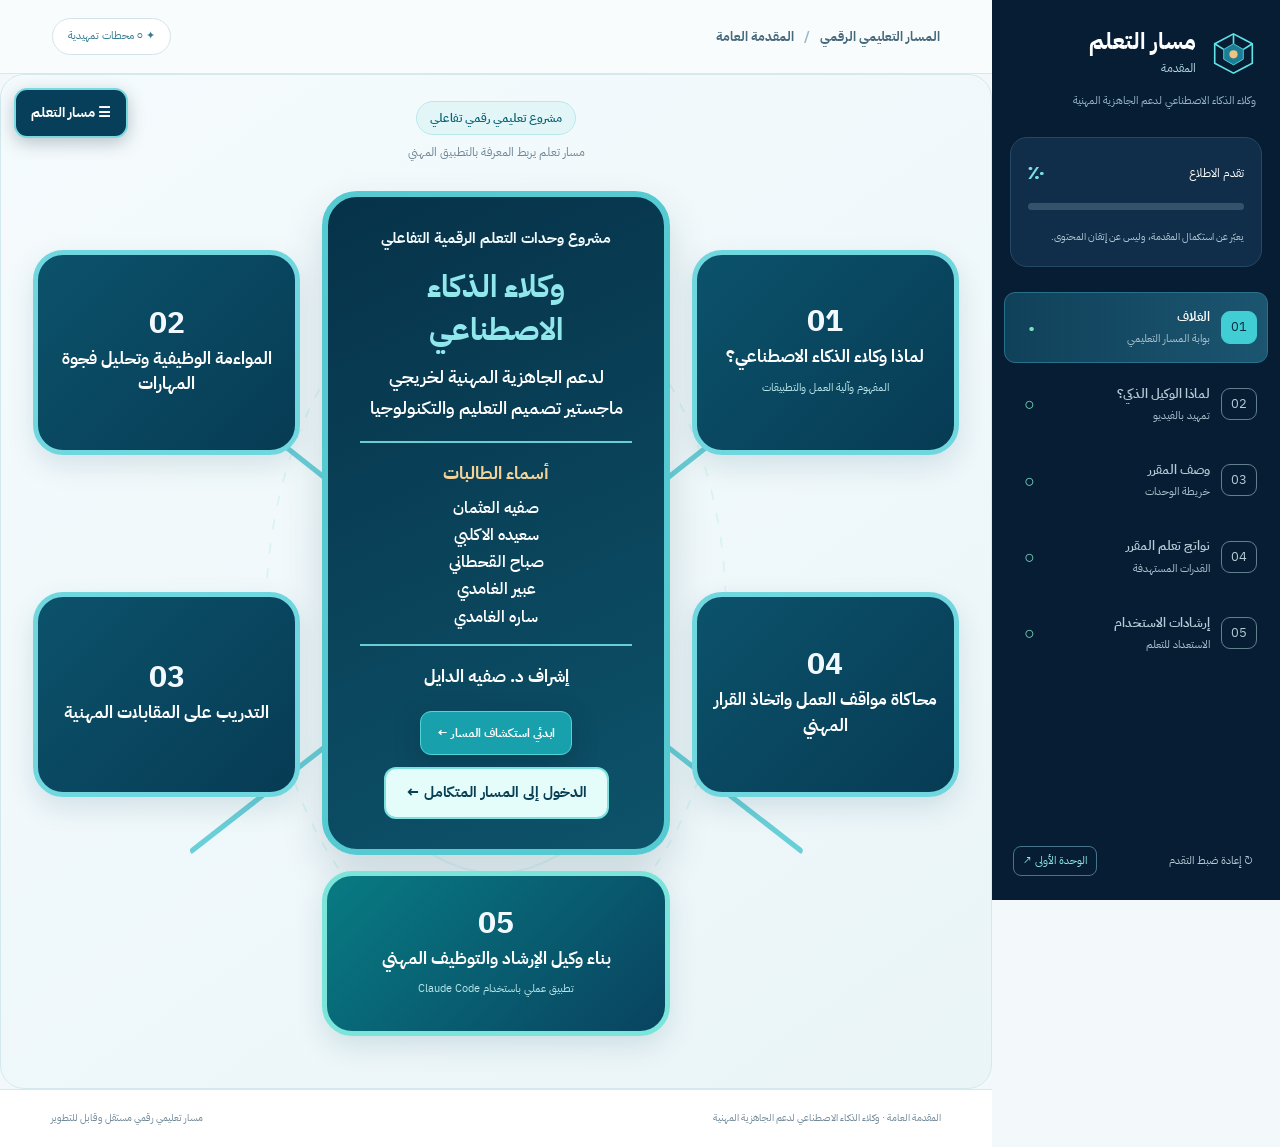
==== index.html @ 90ecc04c "Remove number and separator from integrated course entry button" ====
<!doctype html>
<html lang="ar" dir="rtl"><head><meta charset="utf-8"><meta name="viewport" content="width=device-width,initial-scale=1"><meta name="theme-color" content="#071d34"><meta name="description" content="المقدمة العامة لمسار وكلاء الذكاء الاصطناعي لدعم الجاهزية المهنية"><title>المقدمة العامة | وكلاء الذكاء الاصطناعي لدعم الجاهزية المهنية</title><link rel="stylesheet" href="styles.css?v=intro-inspiration-20261121"><script src="app.js" defer></script>
<style id="project-cover-critical">
/* Updated project cover: central credits with four interactive surrounding units */
.project-cover{border-radius:24px;padding:26px clamp(12px,3vw,32px) 34px;background:linear-gradient(145deg,#f5fbfd,#eaf5f8);border:1px solid #d4e9ee;overflow:hidden}
.project-cover-heading{text-align:center;margin-bottom:10px}.project-cover-heading .cover-kicker{background:#e2f6f8;color:#0a6175;border-color:#b9e8eb}.project-cover-heading p{font-size:12px;color:#6b8495;margin:6px 0}
.project-network{position:relative;display:grid;grid-template-columns:minmax(180px,1fr) minmax(320px,1.3fr) minmax(180px,1fr);grid-template-rows:repeat(2,minmax(245px,auto));gap:20px 22px;align-items:stretch;min-height:680px;padding:18px 0}
.network-lines{position:absolute;inset:0;width:100%;height:100%;pointer-events:none}
.project-center{grid-column:2;grid-row:1 / 3;align-self:center;z-index:1;background:linear-gradient(155deg,#063249,#0d536a);color:#fff;border:6px solid #55cad1;border-radius:35px;box-shadow:0 19px 40px #07334628;min-height:530px;padding:30px clamp(18px,2.5vw,32px);display:flex;flex-direction:column;align-items:center;justify-content:center;text-align:center}
.project-type{font-size:15px;font-weight:700;line-height:1.55;margin:0 0 15px;color:#f2fafc}.project-center h1{font-size:clamp(24px,2.4vw,32px);line-height:1.42;margin:0 0 16px;color:#91e8ec}.project-center h1 span{display:block;font-size:clamp(15px,1.4vw,18px);color:white;font-weight:600;line-height:1.75;margin-top:9px}
.project-team{border-top:2px solid #69cdd1;border-bottom:2px solid #69cdd1;padding:13px 0;width:100%;max-width:340px}.project-team h2{font-size:18px;color:#f4d398;margin:0 0 6px}.project-team ul{list-style:none;margin:0;padding:0}.project-team li{font-size:16px;font-weight:600;line-height:1.7}.project-supervisor{font-size:17px;font-weight:700;margin:15px 0;color:#fff}.project-center .cover-start{padding:10px 16px;font-size:12px;margin-top:4px}
.project-unit{z-index:1;align-self:center;display:flex;flex-direction:column;align-items:center;justify-content:center;text-align:center;gap:8px;background:linear-gradient(135deg,#0c526b,#073b54);border:5px solid #70d7df;border-radius:30px;min-height:205px;padding:20px 16px;color:#fff;text-decoration:none;box-shadow:0 11px 28px #0a4b6320;transition:transform .2s,border-color .2s}.project-unit:hover{transform:translateY(-4px);border-color:#efc77e}.project-unit:focus-visible{outline:3px solid #eabb72;outline-offset:4px}.project-unit-number{font-size:30px;line-height:1;font-weight:700;color:#f1f9ff}.project-unit strong{font-size:clamp(15px,1.3vw,20px);line-height:1.55;color:#fff}.project-unit small{color:#bbe8ed;font-size:11px}.project-unit-1{grid-column:1;grid-row:1}.project-unit-2{grid-column:3;grid-row:1}.project-unit-3{grid-column:3;grid-row:2}.project-unit-4{grid-column:1;grid-row:2}
@media(max-width:1060px){.project-network{grid-template-columns:minmax(125px,1fr) minmax(290px,1.35fr) minmax(125px,1fr);gap:12px}.project-center{padding:24px 14px}.project-unit{padding:16px 10px}.project-unit strong{font-size:15px}}
@media(max-width:800px){.project-network{grid-template-columns:1fr 1fr;grid-template-rows:auto auto auto;min-height:0;gap:12px}.network-lines{display:none}.project-center{grid-column:1/3;grid-row:1;min-height:0;padding:28px 20px}.project-unit{min-height:160px}.project-unit-1{grid-column:1;grid-row:2}.project-unit-2{grid-column:2;grid-row:2}.project-unit-3{grid-column:2;grid-row:3}.project-unit-4{grid-column:1;grid-row:3}.project-unit strong{font-size:14px}}
@media(max-width:480px){.project-cover{padding:16px 10px}.project-network{gap:8px}.project-center h1{font-size:24px}.project-center h1 span{font-size:15px}.project-team li{font-size:14px}.project-unit{min-height:148px;padding:10px 7px;border-radius:16px;border-width:3px}.project-unit-number{font-size:22px}.project-unit strong{font-size:12px}.project-unit small{font-size:10px}}


.project-unit-5{grid-column:2;grid-row:3;min-height:165px;width:min(100%,410px);justify-self:center;background:linear-gradient(135deg,#087b83,#09435f);border-color:#7be5da}
@media(min-width:801px){.project-network{grid-template-rows:repeat(2,minmax(245px,auto)) auto}.project-unit-5{margin-top:-4px}}
@media(max-width:800px){.project-unit-5{grid-column:1/3;grid-row:4;width:min(100%,420px);margin:auto}}
</style></head>
<body><a class="skip" href="#main">تخطي القائمة إلى المحتوى</a><div class="layout">
<aside class="side" id="side" aria-label="التنقل في المقدمة"><div class="brandwrap"><a class="brand" href="#cover" aria-label="العودة إلى غلاف المسار"><svg width="49" height="49" viewBox="0 0 60 60" fill="none" aria-hidden="true"><path d="M30 6 53 18v24L30 54 7 42V18L30 6Z" stroke="#5fe3e7" stroke-width="2"/><path d="M18 25 30 18l12 7v12L30 44l-12-7V25Z" fill="#1b7e96" stroke="#5fe3e7"/><circle cx="30" cy="31" r="5" fill="#f0c37e"/><path d="M30 6v12M7 18l11 7m35-7-11 7" stroke="#5fe3e7" stroke-width="2"/></svg><span><b>مسار التعلم</b><small>المقدمة</small></span></a><button class="close" type="button" id="closeMenu" aria-label="إغلاق قائمة التنقل">×</button></div><p class="side-caption">وكلاء الذكاء الاصطناعي لدعم الجاهزية المهنية</p><div class="progress-card"><div class="progress-line"><span>تقدم الاطلاع</span><strong id="percent">٠٪</strong></div><div class="progress-bg" role="progressbar" aria-label="تقدم الاطلاع على المقدمة" aria-valuemin="0" aria-valuemax="100" aria-valuenow="0" id="progressBar"><div id="progressFill"></div></div><small>يعبّر عن استكمال المقدمة، وليس عن إتقان المحتوى.</small></div><nav class="nav" aria-label="شاشات المقدمة"><a href="#cover" class="navlink" data-nav="cover"><em>01</em><span>الغلاف<small>بوابة المسار التعليمي</small></span><i data-check="cover">○</i></a><a href="#intro" class="navlink" data-nav="intro"><em>02</em><span>لماذا الوكيل الذكي؟<small>تمهيد بالفيديو</small></span><i data-check="intro">○</i></a><a href="#description" class="navlink" data-nav="description"><em>03</em><span>وصف المقرر<small>خريطة الوحدات</small></span><i data-check="description">○</i></a><a href="#outcomes" class="navlink" data-nav="outcomes"><em>04</em><span>نواتج تعلم المقرر<small>القدرات المستهدفة</small></span><i data-check="outcomes">○</i></a><a href="#guidelines" class="navlink" data-nav="guidelines"><em>05</em><span>إرشادات الاستخدام<small>الاستعداد للتعلم</small></span><i data-check="guidelines">○</i></a></nav><div class="side-foot"><button type="button" class="reset" id="resetBtn">↻ إعادة ضبط التقدم</button><a href="course/?unit=1" class="rlo-shortcut">الوحدة الأولى ↗</a></div></aside>
<div class="overlay" id="overlay" hidden></div><div class="maincol"><header class="topbar"><div class="top-title"><button type="button" class="menu" id="menuBtn" aria-controls="side" aria-expanded="false" aria-label="فتح قائمة التنقل">☰</button><span class="tagline">المسار التعليمي الرقمي <span> / </span> المقدمة العامة</span></div><div class="pill">✦ ٥ محطات تمهيدية</div></header><main id="main">
<section class="screen" id="cover" aria-labelledby="coverTitle">
<div class="project-cover">
  <header class="project-cover-heading"><span class="cover-kicker">مشروع تعليمي رقمي تفاعلي</span><p>مسار تعلم يربط المعرفة بالتطبيق المهني</p></header>
  <div class="project-network" aria-label="غلاف المشروع والوحدات التعليمية الخمس">
    <svg class="network-lines" viewBox="0 0 1200 750" preserveAspectRatio="none" aria-hidden="true"><circle cx="600" cy="375" r="298" stroke="#73dce1" stroke-opacity=".20" fill="none" stroke-width="2" stroke-dasharray="9 12"/><circle cx="600" cy="375" r="221" stroke="#73dce1" stroke-opacity=".18" fill="none" stroke-width="2"/><path d="M600 375L206 170 M600 375L995 170 M600 375L206 577 M600 375L995 577" stroke="#43c4ce" stroke-width="5" stroke-linecap="round" stroke-opacity=".77"/><circle cx="600" cy="70" r="9" fill="#ecc680"/><circle cx="600" cy="680" r="9" fill="#ecc680"/></svg>
    <div class="project-center">
      <p class="project-type">مشروع وحدات التعلم الرقمية التفاعلي</p>
      <h1 id="coverTitle">وكلاء الذكاء الاصطناعي <span>لدعم الجاهزية المهنية لخريجي ماجستير تصميم التعليم والتكنولوجيا</span></h1>
      <div class="project-team"><h2>أسماء الطالبات</h2><ul><li>صفيه العثمان</li><li>سعيده الاكلبي</li><li>صباح القحطاني</li><li>عبير الغامدي</li><li>ساره الغامدي</li></ul></div>
      <p class="project-supervisor">إشراف د. صفيه الدايل</p>
      <button class="cover-start" type="button" id="coverStart">ابدئي استكشاف المسار ←</button><a href="course/?unit=1" style="display:inline-block;margin-top:12px;padding:10px 20px;border-radius:12px;border:2px solid #7be2df;background:#e4fcfa;color:#073f54;font-weight:700;text-decoration:none">الدخول إلى المسار المتكامل ←</a>
    </div>
    <a class="project-unit project-unit-1" href="course/?unit=1" aria-label="الانتقال إلى الوحدة الأولى"><span class="project-unit-number">01</span><strong>لماذا وكلاء الذكاء الاصطناعي؟</strong><small>المفهوم وآلية العمل والتطبيقات</small></a>
    <a class="project-unit project-unit-2" href="course/?unit=2" aria-label="الانتقال إلى الوحدة الثانية"><span class="project-unit-number">02</span><strong>المواءمة الوظيفية وتحليل فجوة المهارات</strong></a>
    <a class="project-unit project-unit-3" href="course/?unit=3" aria-label="الانتقال إلى الوحدة الثالثة"><span class="project-unit-number">03</span><strong>التدريب على المقابلات المهنية</strong></a>
    <a class="project-unit project-unit-4" href="course/?unit=4" aria-label="الانتقال إلى الوحدة الرابعة"><span class="project-unit-number">04</span><strong>محاكاة مواقف العمل واتخاذ القرار المهني</strong></a><a class="project-unit project-unit-5" href="course/?unit=5" aria-label="الانتقال إلى الوحدة الخامسة"><span class="project-unit-number">05</span><strong>بناء وكيل الإرشاد والتوظيف المهني</strong><small>تطبيق عملي باستخدام Claude Code</small></a>
  </div>
</div></section>

<section class="screen" id="intro" aria-labelledby="introTitle"><div class="video-hero"><div class="video-copy"><div class="overline"><span class="glow-dot"></span> البداية · التهيئة</div><div class="large-number">INTRO / 01</div><h1 id="introTitle">لماذا <span>الوكيل الذكي؟</span></h1><div class="video-actions"><span class="chip">فيديو تمهيدي</span><span class="chip">قبل بدء الوحدات الخمس</span></div><div class="hero-art"><div class="intro-inspiration"><span class="intro-inspiration-mark" aria-hidden="true">✦</span><p>ابدأ رحلتك نحو استخدام أكثر وعيًا وفاعلية للذكاء الاصطناعي في مسارك المهني</p></div></div></div><div class="video-side"><div class="video-topline"><span>المشهد التمهيدي</span><b>01 / 04</b></div><div class="video-frame" id="videoFrame"><video id="introVideo" controls playsinline preload="metadata" poster="assets/hero-search.jpg" aria-label="فيديو التمهيد: لماذا الوكيل الذكي؟" hidden><source src="assets/why-agent.mp4" type="video/mp4">المتصفح لا يدعم تشغيل الفيديو.</video><div class="placeholder" id="videoPlaceholder" role="status"><div class="play-icon" aria-hidden="true">▶</div><strong>مكان الفيديو التمهيدي</strong><p>لم يُرفق بعد ملف «لماذا الوكيل الذكي؟» النهائي.</p><small>أضيفي ملف الفيديو باسم <b dir="ltr">why-agent.mp4</b> داخل مجلد <b dir="ltr">assets</b>، وسيظهر في المشغّل تلقائيًا.</small></div></div></div></div><div class="intro-bottom"><span class="tiny-ribbon">الخطوة التالية</span><p>تعرّفي على المسار ومكوناته قبل الدخول في الوحدات.</p><button class="primary" type="button" data-next="description">التالي: وصف المقرر <span>←</span></button></div></section>
<section class="screen content" id="description" aria-labelledby="descriptionTitle" hidden><div class="section-head"><span class="section-num">02 / وصف المقرر</span><h1 id="descriptionTitle">رحلة تعلّم تُحوّل المعرفة إلى <span>ممارسة مهنية</span></h1><p class="leading">مسار تعلم رقمي تفاعلي يعرّف المتعلمين بوكلاء الذكاء الاصطناعي وخصائصهم وتطبيقاتهم في دعم الجاهزية المهنية، ويتيح لهم توظيف الوكلاء الذكيين في تحليل المواءمة بين المهارات ومتطلبات الوظائف، والتدريب على المقابلات المهنية، ومحاكاة مواقف العمل واتخاذ القرارات. ويعتمد المسار على أنشطة تعليمية تفاعلية وتطبيقات عملية تعزز الاستخدام الواعي والمسؤول للذكاء الاصطناعي.</p></div><div class="map-area"><div class="map-heading"><div><span class="eyebrow">خريطة المسار</span><h2>خمس وحدات، من الفهم إلى بناء الوكيل</h2></div><span class="map-hint">اختاري محطة لاستكشافها</span></div><div class="journey" id="journey"><button type="button" class="station active" data-station="0" aria-pressed="true"><span class="station-top"><span class="station-icon">✧</span><b>01</b></span><strong>المفهوم وآلية العمل</strong><small>فهم الوكيل وقدراته</small></button><button type="button" class="station" data-station="1" aria-pressed="false"><span class="station-top"><span class="station-icon">◈</span><b>02</b></span><strong>المواءمة الوظيفية</strong><small>تحليل فجوة المهارات</small></button><button type="button" class="station" data-station="2" aria-pressed="false"><span class="station-top"><span class="station-icon">◎</span><b>03</b></span><strong>التدريب على المقابلات</strong><small>الاستعداد المهني</small></button><button type="button" class="station" data-station="3" aria-pressed="false"><span class="station-top"><span class="station-icon">⌘</span><b>04</b></span><strong>محاكاة مواقف العمل</strong><small>اتخاذ القرار</small></button><button type="button" class="station" data-station="4" aria-pressed="false"><span class="station-top"><span class="station-icon">⚙</span><b>05</b></span><strong>بناء وكيل ذكي</strong><small>تطبيق باستخدام Claude Code</small></button></div><article class="station-detail" id="stationDetail" aria-live="polite"><div class="detail-id" id="stationId">RLO 01</div><div><span class="eyebrow">الوحدة المختارة</span><h3 id="stationTitle">وكلاء الذكاء الاصطناعي: المفهوم وآلية العمل والتطبيقات</h3><p id="stationText">تستكشف المتعلمة مفهوم الوكيل الذكي وخصائصه، وتتابع كيفية تنفيذ المهام وتطبيقاته المهنية.</p></div><div class="detail-ornament" aria-hidden="true">✦</div></article></div><div class="below-nav"><button class="secondary" data-prev="intro">→ السابق</button><button class="primary" data-next="outcomes">التالي: نواتج تعلم المقرر ←</button></div></section>
<section class="screen content" id="outcomes" aria-labelledby="outcomesTitle" hidden><div class="section-head"><span class="section-num">03 / نواتج تعلم المقرر</span><h1 id="outcomesTitle">ماذا ستكونين قادرة على <span>إنجازه؟</span></h1><p class="intro-sub">خمسة نواتج تعلّم مترابطة. اختاري أي ناتج لتري المهارة والوحدة المرتبطة به ومثالًا على الأداء المتوقع.</p></div><div class="outcomes-layout"><div class="outcomes-list" id="outcomesList"><button class="outcome active" data-outcome="0" aria-pressed="true"><span class="outcome-index">01</span><span>تحديد مفهوم الوكيل وخصائصه الأساسية بصورة صحيحة.</span><span class="arrow" aria-hidden="true">↙</span></button><button class="outcome" data-outcome="1" aria-pressed="false"><span class="outcome-index">02</span><span>تحليل توافق مهاراتها مع متطلبات وظيفة مستهدفة وتحديد فجوات المهارات باستخدام وكيل.</span><span class="arrow" aria-hidden="true">↙</span></button><button class="outcome" data-outcome="2" aria-pressed="false"><span class="outcome-index">03</span><span>تطبيق استراتيجيات الاستعداد للمقابلات باستخدام وكيل.</span><span class="arrow" aria-hidden="true">↙</span></button><button class="outcome" data-outcome="3" aria-pressed="false"><span class="outcome-index">04</span><span>اختيار القرار المهني الأنسب في موقف عمل مرتبط بتخصص تصميم التعليم باستخدام وكيل المحاكاة.</span><span class="arrow" aria-hidden="true">↙</span></button><button class="outcome" data-outcome="4" aria-pressed="false"><span class="outcome-index">05</span><span>أن تبني المتعلّمة وكيل إرشاد وتوظيف مهني باستخدام Claude Code.</span><span class="arrow" aria-hidden="true">↙</span></button></div><article class="outcome-panel" id="outcomePanel" aria-live="polite"><div class="panel-deco" aria-hidden="true"><svg viewBox="0 0 260 135"><path d="M30 95 90 40l64 45 75-60" fill="none" stroke="#3cd1d8" stroke-width="3" stroke-dasharray="8 8"/><circle cx="30" cy="95" r="9" fill="#edc181"/><circle cx="90" cy="40" r="9" fill="#3cd1d8"/><circle cx="154" cy="85" r="9" fill="#3cd1d8"/><circle cx="229" cy="25" r="12" fill="#edc181"/></svg></div><span class="panel-label" id="outcomeUnit">الوحدة الأولى / RLO1</span><h2 id="outcomeSkill">المهارة المستهدفة: الفهم والتمييز</h2><p id="outcomeExample">تحدد المتعلمة خصائص نظام وكيلي في مثال مهني وتشرح ما يميزه عن أداة تقدم إجابة فقط.</p><div class="panel-bottom">نواتج المقرر ← أنشطة الوحدات ← تقويم الأداء</div></article></div><div class="below-nav"><button class="secondary" data-prev="description">→ السابق</button><button class="primary" data-next="guidelines">التالي: إرشادات الاستخدام ←</button></div></section>
<section class="screen content" id="guidelines" aria-labelledby="guidelinesTitle" hidden><div class="section-head"><span class="section-num">04 / إرشادات الاستخدام</span><h1 id="guidelinesTitle">استعدّي لتجربة تعلم <span>واعية وآمنة</span></h1><p class="intro-sub">افتحي الإرشادات للاطلاع عليها، ثم أكّدي استعدادك لبدء الوحدة الأولى.</p></div><div class="guidelines-layout"><div class="rules" id="rules"><details><summary><span class="rule-number">01</span>اقرئي وصف المقرر ونواتج التعلم قبل البدء.<span class="plus" aria-hidden="true">+</span></summary><p>يساعدك الاطلاع المسبق على تكوين تصور واضح عن الرحلة التعليمية.</p></details><details><summary><span class="rule-number">02</span>ابدئي بالوحدة الأولى، ثم انتقلي إلى الوحدات التالية وفق تسلسل المسار.<span class="plus" aria-hidden="true">+</span></summary><p>يبدأ المسار بالمفاهيم والآليات، ثم ينتقل إلى التطبيقات المهنية المتدرجة.</p></details><details><summary><span class="rule-number">03</span>اطلعي على المحتوى التعليمي وتفاعلي مع الأنشطة والوسائط الرقمية.<span class="plus" aria-hidden="true">+</span></summary><p>استكشفي الرسوم والبطاقات والأنشطة التي تدعم التعلم النشط.</p></details><details><summary><span class="rule-number">04</span>أجيبي عن التقويمات التكوينية والختامية داخل كل وحدة، واستفيدي من التغذية الراجعة.<span class="plus" aria-hidden="true">+</span></summary><p>راجعي التفسير المقدم بعد الإجابة لتحسين قرارك التعليمي.</p></details><details><summary><span class="rule-number">05</span>استخدمي وكلاء الذكاء الاصطناعي وفق التعليمات المقدمة في الأنشطة التطبيقية.<span class="plus" aria-hidden="true">+</span></summary><p>التزمي بنطاق المهمة والأدوات والصلاحيات المعلنة في كل نشاط.</p></details><details><summary><span class="rule-number">06</span>تجنبي مشاركة البيانات الشخصية أو كلمات المرور أو المعلومات الحساسة مع الأدوات غير المعتمدة.<span class="plus" aria-hidden="true">+</span></summary><p>استخدمي بيانات افتراضية أو منزوعة الهوية متى أمكن.</p></details><details><summary><span class="rule-number">07</span>تحققي من دقة مخرجات الوكلاء، ومارسي الإشراف البشري عند اتخاذ القرارات المهنية.<span class="plus" aria-hidden="true">+</span></summary><p>قارني المعلومات بمصادرها، وراجعي الإجراءات قبل اعتمادها.</p></details><details><summary><span class="rule-number">08</span>راجعي خلاصة كل وحدة قبل الانتقال إلى الوحدة التالية.<span class="plus" aria-hidden="true">+</span></summary><p>خلاصة كل وحدة تساعدك على تثبيت أبرز المفاهيم والمهارات.</p></details></div><div class="ready-card"><div class="ready-icon" aria-hidden="true">✓</div><div class="eyebrow">خطوة أخيرة</div><h2>جاهزة لبدء الرحلة؟</h2><p>بعد الاطلاع على الإرشادات، أكّدي الاستعداد للانتقال إلى الوحدة الأولى.</p><label class="confirm"><input type="checkbox" id="readyCheckbox"><span>اطلعتُ على إرشادات الاستخدام، وأنا مستعدة لبدء التعلم</span></label><a class="primary launch disabled" id="launchLink" href="course/?unit=1" aria-disabled="true" tabindex="-1">ابدئي الوحدة الأولى ←</a><small id="readyHint" role="status" aria-live="polite">يُفعَّل الزر بعد فتح الإرشادات الثمانية وتأكيد الاطلاع.</small></div></div><div class="below-nav"><button class="secondary" data-prev="outcomes">→ السابق</button><a href="#intro" class="secondary">العودة إلى بداية المقدمة ↗</a></div></section>
</main><footer class="site-footer"><span>المقدمة العامة · وكلاء الذكاء الاصطناعي لدعم الجاهزية المهنية</span><span>مسار تعليمي رقمي مستقل وقابل للتطوير</span></footer></div></div>


<script src="course-global-menu.js" defer></script>
</body></html>
---- styles.css ----
@import url('https://fonts.googleapis.com/css2?family=IBM+Plex+Sans+Arabic:wght@400;500;600;700&display=swap');
:root{--navy:#071d34;--navy2:#0d2d4c;--ink:#102f46;--muted:#557187;--blue:#127f9d;--cyan:#16c0d0;--gold:#e8b66f;--pale:#e8f7fa;--line:#d8e8ed;--bg:#f3f8fa;--shadow:0 14px 38px rgba(16,52,81,.09)}*{box-sizing:border-box}html{scroll-behavior:smooth}body{margin:0;direction:rtl;background:var(--bg);color:var(--ink);font-family:'IBM Plex Sans Arabic','Noto Sans Arabic',Tahoma,Arial,sans-serif;font-size:15px;line-height:1.85}button,a,input{font:inherit}button{cursor:pointer}a{color:inherit;text-decoration:none}button:focus-visible,a:focus-visible,input:focus-visible,summary:focus-visible{outline:3px solid #e8b66f;outline-offset:4px}.skip{position:fixed;top:-70px;right:10px;background:#fff;color:#000;padding:8px 16px;z-index:99}.skip:focus{top:8px}[hidden]{display:none!important}.layout{display:flex;min-height:100vh}.side{position:fixed;z-index:21;right:0;top:0;bottom:0;background:#071d34;color:#fff;width:288px;overflow:auto;display:flex;flex-direction:column}.brandwrap{display:flex;align-items:center;justify-content:space-between;padding:27px 22px 8px}.brand{display:flex;align-items:center;gap:13px}.brand b{display:block;font-size:23px;line-height:1.3}.brand small{display:block;font-size:12px;color:#b3d9e1}.side-caption{margin:4px 24px 26px;color:#98b7c8;font-size:11px}.progress-card{margin:0 18px 25px;background:#102d49;border:1px solid #254864;border-radius:17px;padding:17px}.progress-line{display:flex;justify-content:space-between;align-items:center;font-size:12px}.progress-line strong{font-size:19px;color:#7be0e5}.progress-bg{height:7px;background:#34536b;border-radius:10px;overflow:hidden;margin:12px 0}.progress-bg>div{height:100%;width:0;background:linear-gradient(90deg,#eac17c,#30cfce);transition:width .3s}.progress-card small{font-size:10px;color:#b1c9d6}.nav{display:flex;flex-direction:column;gap:6px;padding:0 12px}.navlink{display:grid;grid-template-columns:36px 1fr 20px;gap:11px;align-items:center;padding:12px 10px;border:1px solid transparent;border-radius:11px;min-height:65px;color:#b5cbd6}.navlink:hover{background:#173650;color:#fff}.navlink.active{background:linear-gradient(90deg,#10415a,#1b5570);border-color:#28718a;color:#fff}.navlink em{font-size:13px;font-style:normal;border:1px solid #63808e;border-radius:9px;padding:3px 5px;text-align:center}.navlink.active em{background:#41cdd4;border-color:#41cdd4;color:#082d44}.navlink span{font-size:13px;font-weight:600}.navlink span small{display:block;font-weight:400;font-size:11px;color:#abc2cf}.navlink i{font-size:18px;font-style:normal;color:#7de0c4}.side-foot{margin-top:auto;padding:24px 21px;display:flex;align-items:center;justify-content:space-between;gap:8px}.reset{background:transparent;border:0;color:#b7cad5;font-size:11px}.reset:hover{color:#fff}.rlo-shortcut{font-size:11px;color:#8ae8e9;border:1px solid #47758c;padding:4px 9px;border-radius:8px}.close,.menu{display:none}.maincol{width:calc(100% - 288px);margin-right:288px;display:flex;flex-direction:column;min-height:100vh}.topbar{height:74px;display:flex;align-items:center;justify-content:space-between;gap:20px;position:sticky;top:0;z-index:9;background:rgba(249,252,253,.96);backdrop-filter:blur(12px);border-bottom:1px solid var(--line);padding:10px clamp(26px,4.1vw,70px)}.tagline{font-size:13px;font-weight:700;color:#47697c}.tagline span{color:#9eb7c5;margin:0 7px}.pill{padding:7px 15px;border:1px solid #d2e5eb;border-radius:40px;font-size:11px;background:#fff;color:#347b90}.screen{animation:appear .32s ease both}.video-hero{display:grid;grid-template-columns:1fr 1.03fr;min-height:650px;color:#fff;background:radial-gradient(circle at 13% 115%,#12687d 0%,transparent 40%),linear-gradient(130deg,#071b30,#103d5c);overflow:hidden}.video-copy{padding:clamp(45px,6vw,83px) clamp(36px,5vw,86px);position:relative;display:flex;flex-direction:column;justify-content:center}.video-copy:before{content:'';position:absolute;inset:0;background:linear-gradient(90deg,transparent 97%,#2b80984b 99%),linear-gradient(0deg,transparent 97%,#2b80984b 99%);background-size:57px 57px;pointer-events:none;opacity:.4}.video-copy>*{position:relative}.overline{border:1px solid #37718a;background:#19495a6e;border-radius:40px;padding:6px 15px;align-self:flex-start;font-size:12px;color:#b9edf0}.glow-dot{width:7px;height:7px;background:#e8b66f;display:inline-block;border-radius:50%;margin-left:5px}.large-number{font-family:Arial,sans-serif;letter-spacing:4px;font-size:12px;color:#7ed3df;margin-top:33px}.video-copy h1{font-size:clamp(37px,4vw,66px);line-height:1.35;margin:16px 0 23px;letter-spacing:-1px}.video-copy h1 span{display:block;color:#71e1e3}.video-actions{display:flex;gap:11px;flex-wrap:wrap}.chip{border:1px solid #48829b;border-radius:7px;padding:6px 13px;font-size:11px;color:#c9e8ed;background:#13486464}.hero-art{max-width:520px;margin-top:26px}.hero-art svg{width:100%;height:auto}.video-side{padding:48px clamp(28px,4.4vw,64px);background:linear-gradient(145deg,#123c5e,#091f37);display:flex;flex-direction:column;justify-content:center;border-right:1px solid #2e6178}.video-topline{display:flex;justify-content:space-between;color:#9fcedb;font-size:12px;margin-bottom:17px}.video-topline b{color:#f2cb91;font-family:Arial}.video-frame{width:100%;aspect-ratio:16/9;background:#062238;border:1px solid #3f7189;border-radius:20px;overflow:hidden;display:flex;align-items:center;justify-content:center;box-shadow:0 25px 52px #00152450}.video-frame video{width:100%;height:100%;object-fit:contain;background:#061e32}.placeholder{min-height:100%;width:100%;background:linear-gradient(#071d34b3,#071d34dc),url('assets/hero-search.jpg') center/cover;display:flex;align-items:center;justify-content:center;flex-direction:column;text-align:center;padding:27px}.placeholder .play-icon{height:55px;width:55px;border:1px solid #6ae3e2;background:#1e8194a6;border-radius:50%;display:grid;place-items:center;margin-bottom:15px;color:#fff}.placeholder strong{font-size:20px}.placeholder p{font-size:13px;color:#d5eaf0}.placeholder small{display:block;font-size:11px;line-height:2;color:#a8c6d0}.video-note{font-size:11px;color:#bfd3de;margin-top:20px;display:flex;gap:9px;align-items:flex-start}.video-note span{color:#edc17d}.intro-bottom{background:#fff;border-bottom:1px solid var(--line);padding:27px clamp(28px,4vw,70px);display:flex;align-items:center;gap:18px;justify-content:space-between}.intro-bottom p{margin:0;color:#617e90;font-size:13px}.tiny-ribbon,.eyebrow{color:#0d8195;font-weight:800;font-size:11px}.primary,.secondary{border:1px solid #0b6481;background:#0b6481;color:#fff;display:inline-flex;align-items:center;justify-content:center;gap:10px;border-radius:10px;padding:11px 21px;font-size:13px;font-weight:700;transition:background .2s,transform .2s}.primary:hover{background:#083e56;transform:translateY(-1px)}.secondary{background:#fff;color:#196076;border-color:#b9d7df}.secondary:hover{background:#edf9fa}.content{padding:clamp(36px,5vw,70px) clamp(27px,5vw,80px) 75px;max-width:1360px;width:100%;margin:auto}.section-head{margin-bottom:35px;max-width:1000px}.section-num{color:#10869a;font-size:13px;font-weight:800}.section-head h1{font-size:clamp(28px,3.15vw,47px);color:#0c304b;line-height:1.45;margin:12px 0 14px;letter-spacing:-.7px}.section-head h1 span{color:#10859b}.leading{font-size:16px;color:#4a687a;line-height:2.1;border-right:3px solid #2cbbc6;padding:4px 21px 4px 0}.intro-sub{color:#557187;margin:0;font-size:15px}.map-area{background:#fff;padding:clamp(22px,3vw,40px);border:1px solid #dae9ec;box-shadow:var(--shadow);border-radius:23px}.map-heading{display:flex;justify-content:space-between;gap:15px;align-items:center;margin-bottom:30px}.map-heading h2{font-size:23px;margin:6px 0 0}.map-hint{font-size:12px;color:#7792a1}.journey{display:grid;grid-template-columns:repeat(4,1fr);gap:13px;position:relative}.journey:before{content:'';position:absolute;top:28px;right:8%;left:8%;height:2px;background:linear-gradient(90deg,#30b5be,#eac17a);z-index:0}.station{position:relative;text-align:right;background:#f7fbfc;border:1px solid #dbe9ed;border-radius:16px;padding:18px;min-height:176px;color:#15415b;transition:.2s}.station:hover{transform:translateY(-3px);box-shadow:var(--shadow)}.station.active{background:#e6f7f9;border-color:#16b7c1;box-shadow:0 0 0 2px #16b7c124}.station-top{display:flex;justify-content:space-between;align-items:center;margin-bottom:21px}.station-icon{display:grid;place-items:center;width:49px;height:49px;border-radius:15px;background:#0d3453;color:#62dee2;font-size:27px}.station.active .station-icon{background:#07748b;color:#fff}.station-top b{font-family:Arial;color:#91a7b3;font-size:13px}.station strong{display:block;font-size:15px;line-height:1.5}.station small{display:block;color:#69869a;margin-top:3px;font-size:11px}.station-detail{display:flex;align-items:center;gap:24px;margin-top:22px;background:#0b2e4a;color:#fff;border-radius:16px;padding:23px 30px;position:relative;overflow:hidden}.detail-id{flex:0 0 auto;border:1px solid #346780;padding:15px;color:#9ee6e8;font-family:Arial;font-size:14px;border-radius:12px;direction:ltr}.station-detail h3{margin:2px 0 4px;font-size:17px}.station-detail p{margin:0;color:#c6dce4;font-size:13px}.detail-ornament{margin-right:auto;opacity:.24;font-size:70px}.below-nav{margin-top:34px;display:flex;justify-content:space-between;gap:12px;flex-wrap:wrap}.outcomes-layout{display:grid;grid-template-columns:1.05fr .95fr;gap:23px;align-items:stretch}.outcomes-list{display:flex;flex-direction:column;gap:13px}.outcome{display:grid;grid-template-columns:46px 1fr 24px;gap:15px;align-items:center;text-align:right;background:#fff;border-radius:16px;border:1px solid #d8e8ed;padding:17px;color:#274b62;font-size:14px;line-height:1.8;box-shadow:0 7px 19px #0e3c5210}.outcome.active{border-color:#24b2c1;background:#effafb;box-shadow:0 0 0 2px #27b3bf20}.outcome:hover{border-color:#29acba}.outcome-index{font:700 16px Arial;color:#0c889b}.outcome .arrow{color:#0b8094}.outcome-panel{background:linear-gradient(160deg,#0b2b48,#145b72);color:#fff;border-radius:22px;display:flex;flex-direction:column;justify-content:center;padding:35px;position:relative;overflow:hidden;min-height:370px}.panel-deco{position:absolute;top:3px;left:0;width:220px;opacity:.45}.panel-deco svg{width:100%}.panel-label{color:#7be0e2;font-size:12px;font-weight:800}.outcome-panel h2{font-size:27px;line-height:1.6;margin:15px 0}.outcome-panel p{font-size:16px;line-height:2;color:#d5e9ef}.panel-bottom{border-top:1px solid #548293;padding-top:19px;margin-top:30px;color:#f4c989;font-size:12px}.guidelines-layout{display:grid;grid-template-columns:1.16fr .84fr;gap:25px;align-items:start}.rules{display:flex;flex-direction:column;gap:9px}.rules details{border:1px solid #d7e8ed;border-radius:13px;background:#fff;overflow:hidden}.rules details[open]{border-color:#6bc6cf}.rules summary{list-style:none;display:flex;align-items:center;gap:13px;padding:14px 17px;cursor:pointer;font-size:13px;font-weight:700;line-height:1.8}.rules summary::-webkit-details-marker{display:none}.rule-number{display:grid;place-items:center;flex:0 0 37px;height:37px;border-radius:10px;background:#e7f8fa;color:#13839a;font:700 13px Arial}.rules .plus{margin-right:auto;color:#12889d;font-size:21px}.rules details[open] .plus{transform:rotate(45deg)}.rules details p{margin:0;padding:0 68px 18px 20px;color:#667f8d;font-size:12px}.ready-card{background:linear-gradient(155deg,#0b2945,#0e526a);color:#fff;border-radius:23px;padding:32px;position:sticky;top:100px}.ready-icon{display:grid;place-items:center;width:53px;height:53px;border-radius:14px;background:#1b647b;color:#85e2e5;font-size:26px;margin-bottom:24px}.ready-card .eyebrow{color:#8cdee2}.ready-card h2{font-size:30px;line-height:1.4;margin:8px 0 13px}.ready-card>p{color:#b9d5e0;margin:0 0 20px;font-size:14px}.confirm{border:1px solid #40778b;border-radius:12px;display:flex;gap:12px;align-items:flex-start;padding:14px;background:#123b55;color:#e1f4f6;font-size:13px;cursor:pointer;line-height:1.8}.confirm input{width:19px;height:19px;accent-color:#15b8c3;margin-top:3px;flex-shrink:0}.launch{display:flex;margin:16px 0 12px}.launch.disabled{opacity:.47;cursor:not-allowed}.ready-card small{color:#a9cbd6;font-size:11px}.site-footer{margin-top:auto;padding:19px clamp(20px,4vw,64px);background:#fff;border-top:1px solid var(--line);display:flex;justify-content:space-between;gap:10px;color:#718998;font-size:10px}button:disabled{cursor:not-allowed}.overlay{display:none}@keyframes appear{from{opacity:.2;transform:translateY(8px)}to{opacity:1;transform:translateY(0)}}@media(max-width:1200px){.journey{grid-template-columns:repeat(2,1fr)}.journey:before{display:none}.video-hero{grid-template-columns:1fr}.video-copy{padding-bottom:15px}.video-side{padding-top:30px;padding-bottom:40px}.hero-art{display:none}}@media(max-width:900px){.side{transform:translateX(100%);transition:transform .25s;box-shadow:-10px 0 45px #061d3245}.side.open{transform:translateX(0)}.maincol{width:100%;margin-right:0}.menu{display:grid;place-items:center;background:#e9f6f8;color:#0d526b;border:0;border-radius:10px;font-size:21px;width:41px;height:41px}.top-title{display:flex;align-items:center;gap:12px}.close{display:block;border:0;background:transparent;color:#fff;font-size:29px}.overlay:not([hidden]){display:block;position:fixed;inset:0;z-index:20;background:#041a2f91}.outcomes-layout,.guidelines-layout{grid-template-columns:1fr}.ready-card{position:static}.video-hero{min-height:unset}}@media(max-width:600px){.content{padding:36px 20px 57px}.topbar{padding:10px 18px;height:66px}.pill{display:none}.tagline{font-size:11px}.video-copy{padding:42px 25px 20px}.video-copy h1{font-size:39px}.video-side{padding:23px 19px 30px}.video-topline{margin:0 6px 11px}.intro-bottom{padding:22px;flex-wrap:wrap;gap:10px}.intro-bottom p{order:1;width:100%}.intro-bottom .primary{order:2;width:100%}.map-area{padding:19px}.journey{grid-template-columns:1fr 1fr;gap:10px}.station{min-height:160px;padding:12px}.station strong{font-size:12px}.station-top{margin-bottom:12px}.station-icon{height:41px;width:41px;font-size:21px}.station-detail{padding:21px 16px;gap:12px}.detail-id{font-size:10px;padding:10px}.detail-ornament{display:none}.outcome-panel{min-height:300px;padding:27px}.outcome-panel h2{font-size:23px}.outcome{grid-template-columns:30px 1fr 15px;padding:14px;gap:9px;font-size:12px}.map-heading{display:block}.map-hint{display:block;margin-top:6px}.below-nav>*{flex:1}.site-footer{display:block;text-align:center}.site-footer span{display:block}}@media(prefers-reduced-motion:reduce){html{scroll-behavior:auto}*,*:before,*:after{animation:none!important;transition:none!important}}


/* Independent learning-path cover */
.course-cover{position:relative;overflow:hidden;min-height:580px;border-radius:24px;background:linear-gradient(125deg,#071d34 15%,#0d3a56 75%,#0b6170);padding:clamp(30px,5vw,64px);display:grid;grid-template-columns:1.1fr 1fr;gap:20px;align-items:center;color:#fff;box-shadow:0 19px 45px rgba(7,29,52,.14)}
.course-cover:before{content:"";position:absolute;inset:0;pointer-events:none;background-image:linear-gradient(#8fd9dc11 1px,transparent 1px),linear-gradient(90deg,#8fd9dc11 1px,transparent 1px);background-size:48px 48px}
.course-cover-copy,.cover-diagram{position:relative;z-index:1}.cover-kicker{display:inline-block;border:1px solid #65c4cd79;color:#b8ecef;padding:5px 13px;border-radius:30px;font-size:12px;font-weight:600}.cover-number{display:block;margin:35px 0 8px;color:#e9c287;font-size:12px;letter-spacing:.2em;direction:ltr;text-align:right}.course-cover h1{font-size:clamp(36px,4.4vw,66px);line-height:1.35;margin:14px 0 18px}.course-cover h1 span{display:block;color:#86dfe1}.course-cover p{color:#d0e7f1;font-size:17px;max-width:580px}.cover-metadata{display:flex;gap:8px;flex-wrap:wrap;margin:20px 0 29px}.cover-metadata span{padding:5px 11px;border:1px solid #9ac4d15c;border-radius:24px;font-size:11px;color:#e5f5f8}.cover-start{background:#18a1ad;color:white;border:1px solid #52d4d6;border-radius:11px;padding:14px 23px;font-weight:700;box-shadow:0 8px 26px #03182a40}.cover-start:hover{background:#0d8598}.cover-diagram svg{width:100%;height:auto;max-width:480px;display:block;margin:auto}.cover-journey{display:grid;grid-template-columns:repeat(4,minmax(0,1fr));gap:13px;margin:20px 0}.cover-journey>div{background:#fff;border:1px solid #d8e8ed;border-radius:14px;padding:18px;display:flex;gap:10px;align-items:center;box-shadow:0 5px 20px #10344c08}.cover-journey b{display:grid;place-items:center;min-width:40px;height:40px;border-radius:12px;background:#e7f6f8;color:#0c7791}.cover-journey span{font-size:12px;color:#21455a;font-weight:600}
@media(max-width:900px){.course-cover{grid-template-columns:1fr}.cover-diagram svg{max-width:300px}.course-cover{min-height:unset}.cover-journey{grid-template-columns:repeat(2,minmax(0,1fr))}}
@media(max-width:600px){.course-cover{padding:26px 20px}.course-cover h1{font-size:34px}.course-cover p{font-size:14px}.cover-journey{grid-template-columns:1fr}.cover-journey>div{padding:12px}.cover-number{margin-top:23px}}


/* Updated project cover: central credits with four interactive surrounding units */
.project-cover{border-radius:24px;padding:26px clamp(12px,3vw,32px) 34px;background:linear-gradient(145deg,#f5fbfd,#eaf5f8);border:1px solid #d4e9ee;overflow:hidden}
.project-cover-heading{text-align:center;margin-bottom:10px}.project-cover-heading .cover-kicker{background:#e2f6f8;color:#0a6175;border-color:#b9e8eb}.project-cover-heading p{font-size:12px;color:#6b8495;margin:6px 0}
.project-network{position:relative;display:grid;grid-template-columns:minmax(180px,1fr) minmax(320px,1.3fr) minmax(180px,1fr);grid-template-rows:repeat(2,minmax(245px,auto));gap:20px 22px;align-items:stretch;min-height:680px;padding:18px 0}
.network-lines{position:absolute;inset:0;width:100%;height:100%;pointer-events:none}
.project-center{grid-column:2;grid-row:1 / 3;align-self:center;z-index:1;background:linear-gradient(155deg,#063249,#0d536a);color:#fff;border:6px solid #55cad1;border-radius:35px;box-shadow:0 19px 40px #07334628;min-height:530px;padding:30px clamp(18px,2.5vw,32px);display:flex;flex-direction:column;align-items:center;justify-content:center;text-align:center}
.project-type{font-size:15px;font-weight:700;line-height:1.55;margin:0 0 15px;color:#f2fafc}.project-center h1{font-size:clamp(24px,2.4vw,32px);line-height:1.42;margin:0 0 16px;color:#91e8ec}.project-center h1 span{display:block;font-size:clamp(15px,1.4vw,18px);color:white;font-weight:600;line-height:1.75;margin-top:9px}
.project-team{border-top:2px solid #69cdd1;border-bottom:2px solid #69cdd1;padding:13px 0;width:100%;max-width:340px}.project-team h2{font-size:18px;color:#f4d398;margin:0 0 6px}.project-team ul{list-style:none;margin:0;padding:0}.project-team li{font-size:16px;font-weight:600;line-height:1.7}.project-supervisor{font-size:17px;font-weight:700;margin:15px 0;color:#fff}.project-center .cover-start{padding:10px 16px;font-size:12px;margin-top:4px}
.project-unit{z-index:1;align-self:center;display:flex;flex-direction:column;align-items:center;justify-content:center;text-align:center;gap:8px;background:linear-gradient(135deg,#0c526b,#073b54);border:5px solid #70d7df;border-radius:30px;min-height:205px;padding:20px 16px;color:#fff;text-decoration:none;box-shadow:0 11px 28px #0a4b6320;transition:transform .2s,border-color .2s}.project-unit:hover{transform:translateY(-4px);border-color:#efc77e}.project-unit:focus-visible{outline:3px solid #eabb72;outline-offset:4px}.project-unit-number{font-size:30px;line-height:1;font-weight:700;color:#f1f9ff}.project-unit strong{font-size:clamp(15px,1.3vw,20px);line-height:1.55;color:#fff}.project-unit small{color:#bbe8ed;font-size:11px}.project-unit-1{grid-column:1;grid-row:1}.project-unit-2{grid-column:3;grid-row:1}.project-unit-3{grid-column:3;grid-row:2}.project-unit-4{grid-column:1;grid-row:2}
@media(max-width:1060px){.project-network{grid-template-columns:minmax(125px,1fr) minmax(290px,1.35fr) minmax(125px,1fr);gap:12px}.project-center{padding:24px 14px}.project-unit{padding:16px 10px}.project-unit strong{font-size:15px}}
@media(max-width:800px){.project-network{grid-template-columns:1fr 1fr;grid-template-rows:auto auto auto;min-height:0;gap:12px}.network-lines{display:none}.project-center{grid-column:1/3;grid-row:1;min-height:0;padding:28px 20px}.project-unit{min-height:160px}.project-unit-1{grid-column:1;grid-row:2}.project-unit-2{grid-column:2;grid-row:2}.project-unit-3{grid-column:2;grid-row:3}.project-unit-4{grid-column:1;grid-row:3}.project-unit strong{font-size:14px}}
@media(max-width:480px){.project-cover{padding:16px 10px}.project-network{gap:8px}.project-center h1{font-size:24px}.project-center h1 span{font-size:15px}.project-team li{font-size:14px}.project-unit{min-height:148px;padding:10px 7px;border-radius:16px;border-width:3px}.project-unit-number{font-size:22px}.project-unit strong{font-size:12px}.project-unit small{font-size:10px}}


/* Three meaningful stages of the agent's work — intro video */
.video-copy .hero-art{display:block;max-width:620px;margin-top:28px}
.agent-flow{display:flex;align-items:stretch;gap:9px;direction:rtl}
.agent-step{flex:1;min-width:0;min-height:111px;background:linear-gradient(155deg,#0a3a56,#0c5269);border:1.5px solid #50d1d9;border-radius:15px;padding:15px 10px;display:flex;flex-direction:column;justify-content:center;align-items:center;gap:7px;text-align:center;box-shadow:0 10px 20px #00152624}
.agent-step-number{font-weight:700;font-size:12px;color:#f0c37e;letter-spacing:.08em}
.agent-step strong{font-size:clamp(12px,1.15vw,16px);line-height:1.6;color:#e5fcfc}
.agent-arrow{font-size:24px;align-self:center;flex:none;color:#f0c37e;font-weight:700}
@media(max-width:760px){.video-copy .hero-art{display:block}.agent-flow{flex-wrap:wrap;justify-content:center;gap:7px}.agent-step{flex:1 1 135px;min-height:95px}.agent-arrow{font-size:18px}.agent-step strong{font-size:12px}}
@media(max-width:390px){.agent-flow{flex-direction:column}.agent-arrow{transform:rotate(-90deg)}}


/* Closing message of the introductory video, in place of decorative workflow boxes */
.video-copy .hero-art{display:block;max-width:590px;margin-top:26px}
.intro-inspiration{border:1px solid rgba(104,221,221,.58);border-right:4px solid #e8bf77;background:linear-gradient(120deg,rgba(11,75,103,.9),rgba(8,41,64,.8));border-radius:18px;padding:21px 25px;box-shadow:0 14px 28px rgba(3,20,35,.22);display:flex;align-items:center;gap:18px;direction:rtl}
.intro-inspiration-mark{font-size:32px;color:#e8bf77;line-height:1;flex:0 0 auto}
.intro-inspiration p{margin:0;color:#ecffff;font-size:clamp(17px,1.6vw,22px);line-height:1.9;font-weight:700}
@media(max-width:760px){.video-copy .hero-art{display:block}.intro-inspiration{padding:17px 18px;gap:12px}.intro-inspiration p{font-size:17px}}
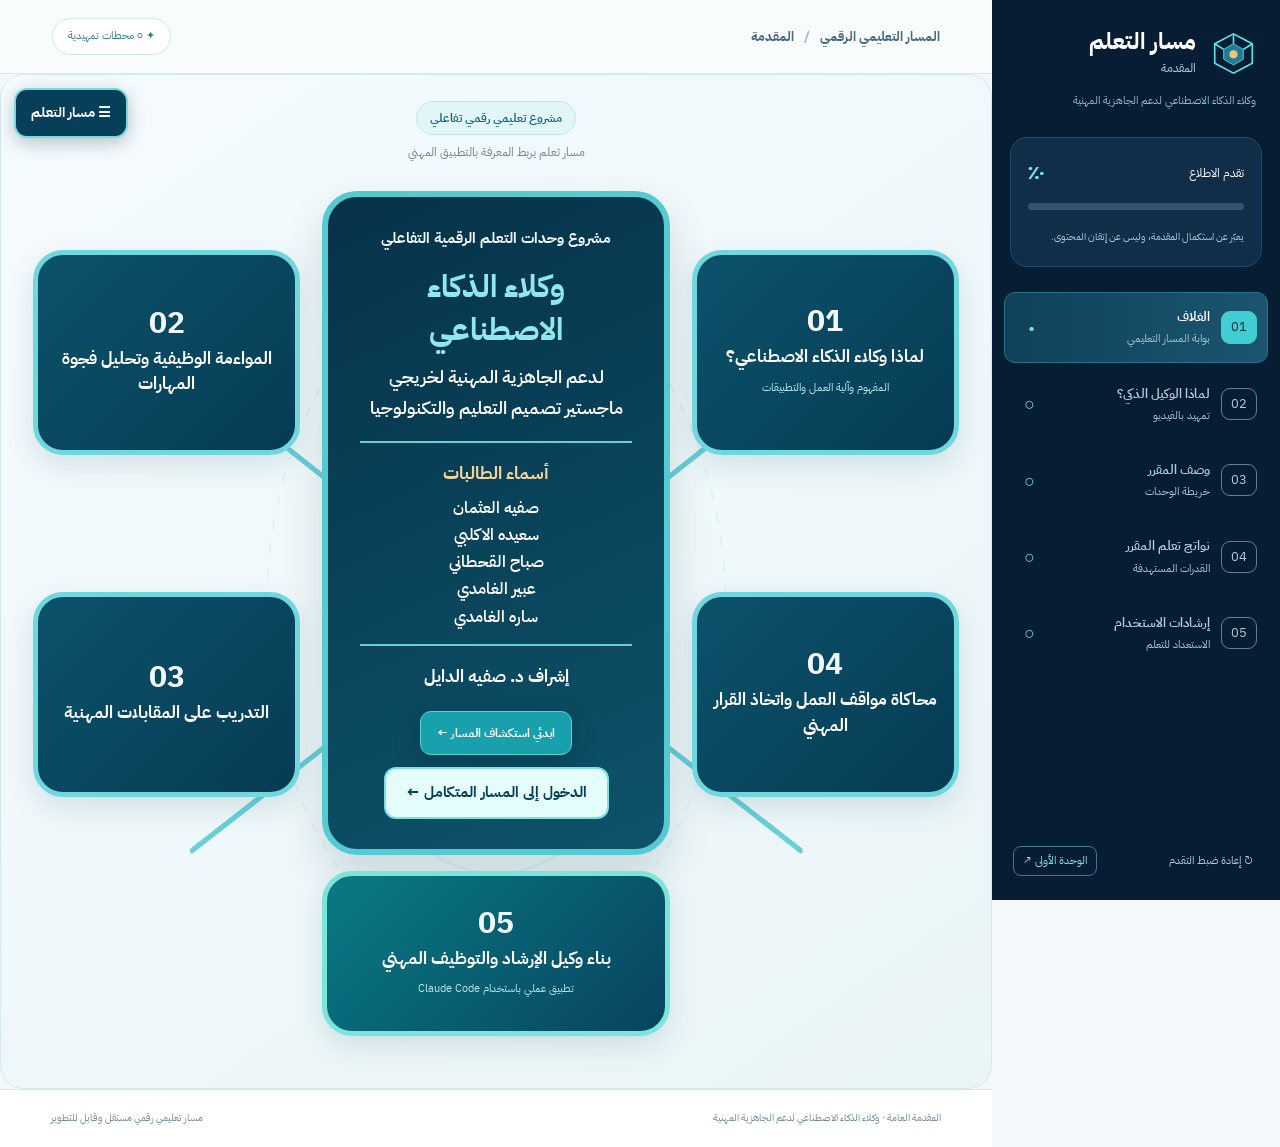
==== commit 8a8de5d0: "Change introduction breadcrumb label to المقدمة only" ====
--- a/index.html
+++ b/index.html
@@ -21,7 +21,7 @@
 </style></head>
 <body><a class="skip" href="#main">تخطي القائمة إلى المحتوى</a><div class="layout">
 <aside class="side" id="side" aria-label="التنقل في المقدمة"><div class="brandwrap"><a class="brand" href="#cover" aria-label="العودة إلى غلاف المسار"><svg width="49" height="49" viewBox="0 0 60 60" fill="none" aria-hidden="true"><path d="M30 6 53 18v24L30 54 7 42V18L30 6Z" stroke="#5fe3e7" stroke-width="2"/><path d="M18 25 30 18l12 7v12L30 44l-12-7V25Z" fill="#1b7e96" stroke="#5fe3e7"/><circle cx="30" cy="31" r="5" fill="#f0c37e"/><path d="M30 6v12M7 18l11 7m35-7-11 7" stroke="#5fe3e7" stroke-width="2"/></svg><span><b>مسار التعلم</b><small>المقدمة</small></span></a><button class="close" type="button" id="closeMenu" aria-label="إغلاق قائمة التنقل">×</button></div><p class="side-caption">وكلاء الذكاء الاصطناعي لدعم الجاهزية المهنية</p><div class="progress-card"><div class="progress-line"><span>تقدم الاطلاع</span><strong id="percent">٠٪</strong></div><div class="progress-bg" role="progressbar" aria-label="تقدم الاطلاع على المقدمة" aria-valuemin="0" aria-valuemax="100" aria-valuenow="0" id="progressBar"><div id="progressFill"></div></div><small>يعبّر عن استكمال المقدمة، وليس عن إتقان المحتوى.</small></div><nav class="nav" aria-label="شاشات المقدمة"><a href="#cover" class="navlink" data-nav="cover"><em>01</em><span>الغلاف<small>بوابة المسار التعليمي</small></span><i data-check="cover">○</i></a><a href="#intro" class="navlink" data-nav="intro"><em>02</em><span>لماذا الوكيل الذكي؟<small>تمهيد بالفيديو</small></span><i data-check="intro">○</i></a><a href="#description" class="navlink" data-nav="description"><em>03</em><span>وصف المقرر<small>خريطة الوحدات</small></span><i data-check="description">○</i></a><a href="#outcomes" class="navlink" data-nav="outcomes"><em>04</em><span>نواتج تعلم المقرر<small>القدرات المستهدفة</small></span><i data-check="outcomes">○</i></a><a href="#guidelines" class="navlink" data-nav="guidelines"><em>05</em><span>إرشادات الاستخدام<small>الاستعداد للتعلم</small></span><i data-check="guidelines">○</i></a></nav><div class="side-foot"><button type="button" class="reset" id="resetBtn">↻ إعادة ضبط التقدم</button><a href="course/?unit=1" class="rlo-shortcut">الوحدة الأولى ↗</a></div></aside>
-<div class="overlay" id="overlay" hidden></div><div class="maincol"><header class="topbar"><div class="top-title"><button type="button" class="menu" id="menuBtn" aria-controls="side" aria-expanded="false" aria-label="فتح قائمة التنقل">☰</button><span class="tagline">المسار التعليمي الرقمي <span> / </span> المقدمة العامة</span></div><div class="pill">✦ ٥ محطات تمهيدية</div></header><main id="main">
+<div class="overlay" id="overlay" hidden></div><div class="maincol"><header class="topbar"><div class="top-title"><button type="button" class="menu" id="menuBtn" aria-controls="side" aria-expanded="false" aria-label="فتح قائمة التنقل">☰</button><span class="tagline">المسار التعليمي الرقمي <span> / </span> المقدمة</span></div><div class="pill">✦ ٥ محطات تمهيدية</div></header><main id="main">
 <section class="screen" id="cover" aria-labelledby="coverTitle">
 <div class="project-cover">
   <header class="project-cover-heading"><span class="cover-kicker">مشروع تعليمي رقمي تفاعلي</span><p>مسار تعلم يربط المعرفة بالتطبيق المهني</p></header>
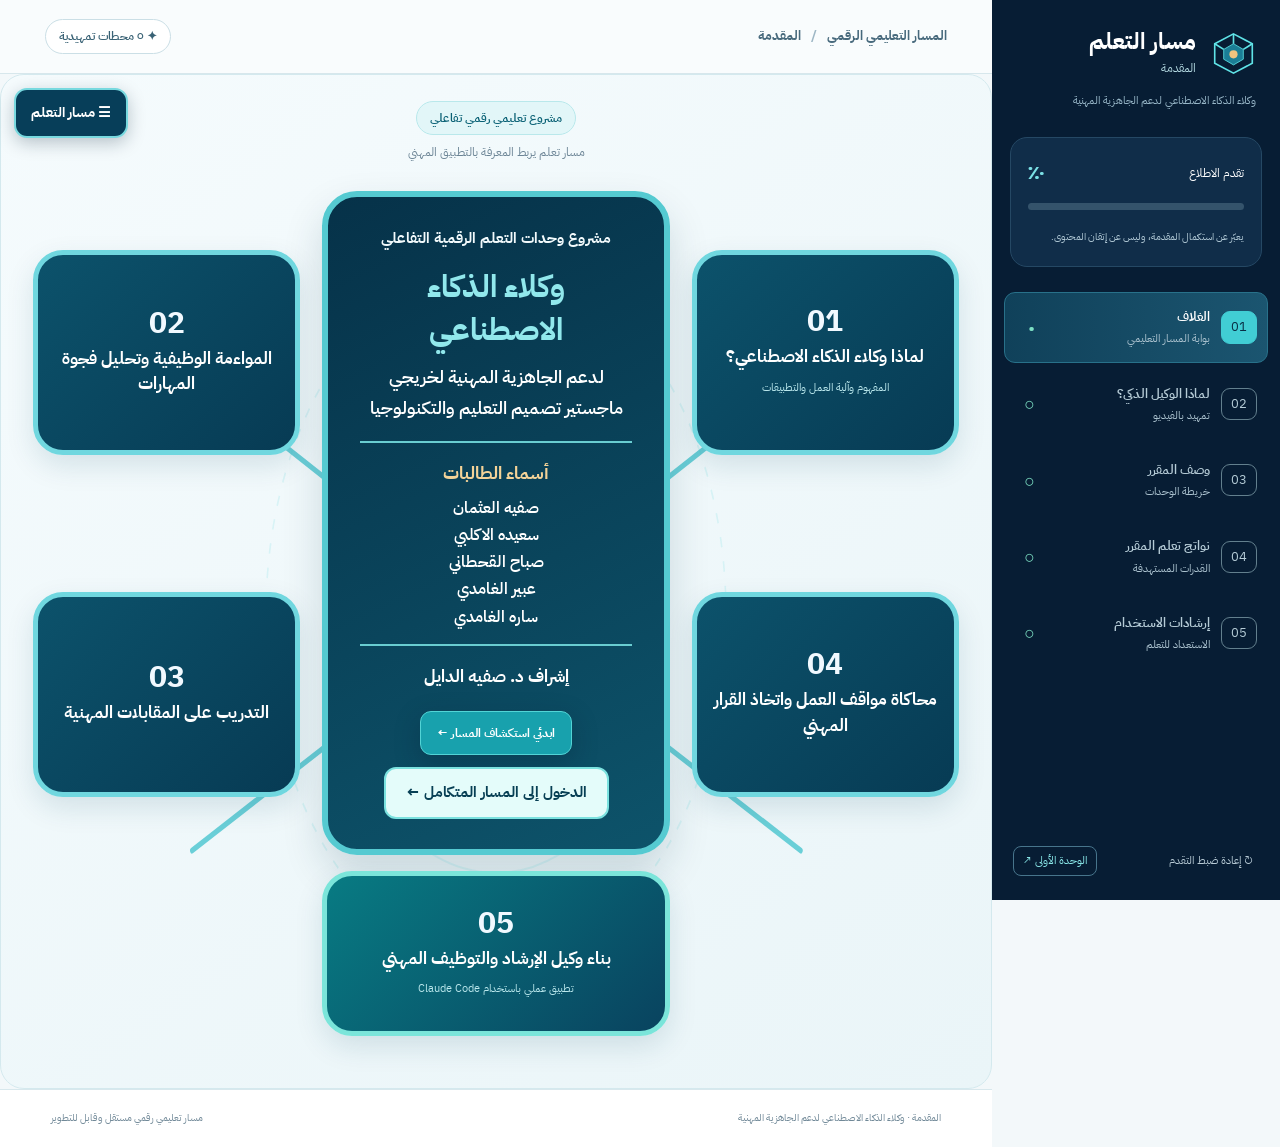
==== commit 3f606a6e: "Use consistent top-bar styling and label introduction simply المقدمة" ====
--- a/index.html
+++ b/index.html
@@ -1,5 +1,5 @@
 <!doctype html>
-<html lang="ar" dir="rtl"><head><meta charset="utf-8"><meta name="viewport" content="width=device-width,initial-scale=1"><meta name="theme-color" content="#071d34"><meta name="description" content="المقدمة العامة لمسار وكلاء الذكاء الاصطناعي لدعم الجاهزية المهنية"><title>المقدمة العامة | وكلاء الذكاء الاصطناعي لدعم الجاهزية المهنية</title><link rel="stylesheet" href="styles.css?v=intro-inspiration-20261121"><script src="app.js" defer></script>
+<html lang="ar" dir="rtl"><head><meta charset="utf-8"><meta name="viewport" content="width=device-width,initial-scale=1"><meta name="theme-color" content="#071d34"><meta name="description" content="المقدمة لمسار وكلاء الذكاء الاصطناعي لدعم الجاهزية المهنية"><title>المقدمة | وكلاء الذكاء الاصطناعي لدعم الجاهزية المهنية</title><link rel="stylesheet" href="styles.css?v=intro-inspiration-20261121"><script src="app.js" defer></script>
 <style id="project-cover-critical">
 /* Updated project cover: central credits with four interactive surrounding units */
 .project-cover{border-radius:24px;padding:26px clamp(12px,3vw,32px) 34px;background:linear-gradient(145deg,#f5fbfd,#eaf5f8);border:1px solid #d4e9ee;overflow:hidden}
@@ -18,8 +18,8 @@
 .project-unit-5{grid-column:2;grid-row:3;min-height:165px;width:min(100%,410px);justify-self:center;background:linear-gradient(135deg,#087b83,#09435f);border-color:#7be5da}
 @media(min-width:801px){.project-network{grid-template-rows:repeat(2,minmax(245px,auto)) auto}.project-unit-5{margin-top:-4px}}
 @media(max-width:800px){.project-unit-5{grid-column:1/3;grid-row:4;width:min(100%,420px);margin:auto}}
-</style></head>
-<body><a class="skip" href="#main">تخطي القائمة إلى المحتوى</a><div class="layout">
+</style><link rel="stylesheet" href="unified-course-header.css?v=20261124-b"></head>
+<body class="course-header-unified"><a class="skip" href="#main">تخطي القائمة إلى المحتوى</a><div class="layout">
 <aside class="side" id="side" aria-label="التنقل في المقدمة"><div class="brandwrap"><a class="brand" href="#cover" aria-label="العودة إلى غلاف المسار"><svg width="49" height="49" viewBox="0 0 60 60" fill="none" aria-hidden="true"><path d="M30 6 53 18v24L30 54 7 42V18L30 6Z" stroke="#5fe3e7" stroke-width="2"/><path d="M18 25 30 18l12 7v12L30 44l-12-7V25Z" fill="#1b7e96" stroke="#5fe3e7"/><circle cx="30" cy="31" r="5" fill="#f0c37e"/><path d="M30 6v12M7 18l11 7m35-7-11 7" stroke="#5fe3e7" stroke-width="2"/></svg><span><b>مسار التعلم</b><small>المقدمة</small></span></a><button class="close" type="button" id="closeMenu" aria-label="إغلاق قائمة التنقل">×</button></div><p class="side-caption">وكلاء الذكاء الاصطناعي لدعم الجاهزية المهنية</p><div class="progress-card"><div class="progress-line"><span>تقدم الاطلاع</span><strong id="percent">٠٪</strong></div><div class="progress-bg" role="progressbar" aria-label="تقدم الاطلاع على المقدمة" aria-valuemin="0" aria-valuemax="100" aria-valuenow="0" id="progressBar"><div id="progressFill"></div></div><small>يعبّر عن استكمال المقدمة، وليس عن إتقان المحتوى.</small></div><nav class="nav" aria-label="شاشات المقدمة"><a href="#cover" class="navlink" data-nav="cover"><em>01</em><span>الغلاف<small>بوابة المسار التعليمي</small></span><i data-check="cover">○</i></a><a href="#intro" class="navlink" data-nav="intro"><em>02</em><span>لماذا الوكيل الذكي؟<small>تمهيد بالفيديو</small></span><i data-check="intro">○</i></a><a href="#description" class="navlink" data-nav="description"><em>03</em><span>وصف المقرر<small>خريطة الوحدات</small></span><i data-check="description">○</i></a><a href="#outcomes" class="navlink" data-nav="outcomes"><em>04</em><span>نواتج تعلم المقرر<small>القدرات المستهدفة</small></span><i data-check="outcomes">○</i></a><a href="#guidelines" class="navlink" data-nav="guidelines"><em>05</em><span>إرشادات الاستخدام<small>الاستعداد للتعلم</small></span><i data-check="guidelines">○</i></a></nav><div class="side-foot"><button type="button" class="reset" id="resetBtn">↻ إعادة ضبط التقدم</button><a href="course/?unit=1" class="rlo-shortcut">الوحدة الأولى ↗</a></div></aside>
 <div class="overlay" id="overlay" hidden></div><div class="maincol"><header class="topbar"><div class="top-title"><button type="button" class="menu" id="menuBtn" aria-controls="side" aria-expanded="false" aria-label="فتح قائمة التنقل">☰</button><span class="tagline">المسار التعليمي الرقمي <span> / </span> المقدمة</span></div><div class="pill">✦ ٥ محطات تمهيدية</div></header><main id="main">
 <section class="screen" id="cover" aria-labelledby="coverTitle">
@@ -45,7 +45,7 @@
 <section class="screen content" id="description" aria-labelledby="descriptionTitle" hidden><div class="section-head"><span class="section-num">02 / وصف المقرر</span><h1 id="descriptionTitle">رحلة تعلّم تُحوّل المعرفة إلى <span>ممارسة مهنية</span></h1><p class="leading">مسار تعلم رقمي تفاعلي يعرّف المتعلمين بوكلاء الذكاء الاصطناعي وخصائصهم وتطبيقاتهم في دعم الجاهزية المهنية، ويتيح لهم توظيف الوكلاء الذكيين في تحليل المواءمة بين المهارات ومتطلبات الوظائف، والتدريب على المقابلات المهنية، ومحاكاة مواقف العمل واتخاذ القرارات. ويعتمد المسار على أنشطة تعليمية تفاعلية وتطبيقات عملية تعزز الاستخدام الواعي والمسؤول للذكاء الاصطناعي.</p></div><div class="map-area"><div class="map-heading"><div><span class="eyebrow">خريطة المسار</span><h2>خمس وحدات، من الفهم إلى بناء الوكيل</h2></div><span class="map-hint">اختاري محطة لاستكشافها</span></div><div class="journey" id="journey"><button type="button" class="station active" data-station="0" aria-pressed="true"><span class="station-top"><span class="station-icon">✧</span><b>01</b></span><strong>المفهوم وآلية العمل</strong><small>فهم الوكيل وقدراته</small></button><button type="button" class="station" data-station="1" aria-pressed="false"><span class="station-top"><span class="station-icon">◈</span><b>02</b></span><strong>المواءمة الوظيفية</strong><small>تحليل فجوة المهارات</small></button><button type="button" class="station" data-station="2" aria-pressed="false"><span class="station-top"><span class="station-icon">◎</span><b>03</b></span><strong>التدريب على المقابلات</strong><small>الاستعداد المهني</small></button><button type="button" class="station" data-station="3" aria-pressed="false"><span class="station-top"><span class="station-icon">⌘</span><b>04</b></span><strong>محاكاة مواقف العمل</strong><small>اتخاذ القرار</small></button><button type="button" class="station" data-station="4" aria-pressed="false"><span class="station-top"><span class="station-icon">⚙</span><b>05</b></span><strong>بناء وكيل ذكي</strong><small>تطبيق باستخدام Claude Code</small></button></div><article class="station-detail" id="stationDetail" aria-live="polite"><div class="detail-id" id="stationId">RLO 01</div><div><span class="eyebrow">الوحدة المختارة</span><h3 id="stationTitle">وكلاء الذكاء الاصطناعي: المفهوم وآلية العمل والتطبيقات</h3><p id="stationText">تستكشف المتعلمة مفهوم الوكيل الذكي وخصائصه، وتتابع كيفية تنفيذ المهام وتطبيقاته المهنية.</p></div><div class="detail-ornament" aria-hidden="true">✦</div></article></div><div class="below-nav"><button class="secondary" data-prev="intro">→ السابق</button><button class="primary" data-next="outcomes">التالي: نواتج تعلم المقرر ←</button></div></section>
 <section class="screen content" id="outcomes" aria-labelledby="outcomesTitle" hidden><div class="section-head"><span class="section-num">03 / نواتج تعلم المقرر</span><h1 id="outcomesTitle">ماذا ستكونين قادرة على <span>إنجازه؟</span></h1><p class="intro-sub">خمسة نواتج تعلّم مترابطة. اختاري أي ناتج لتري المهارة والوحدة المرتبطة به ومثالًا على الأداء المتوقع.</p></div><div class="outcomes-layout"><div class="outcomes-list" id="outcomesList"><button class="outcome active" data-outcome="0" aria-pressed="true"><span class="outcome-index">01</span><span>تحديد مفهوم الوكيل وخصائصه الأساسية بصورة صحيحة.</span><span class="arrow" aria-hidden="true">↙</span></button><button class="outcome" data-outcome="1" aria-pressed="false"><span class="outcome-index">02</span><span>تحليل توافق مهاراتها مع متطلبات وظيفة مستهدفة وتحديد فجوات المهارات باستخدام وكيل.</span><span class="arrow" aria-hidden="true">↙</span></button><button class="outcome" data-outcome="2" aria-pressed="false"><span class="outcome-index">03</span><span>تطبيق استراتيجيات الاستعداد للمقابلات باستخدام وكيل.</span><span class="arrow" aria-hidden="true">↙</span></button><button class="outcome" data-outcome="3" aria-pressed="false"><span class="outcome-index">04</span><span>اختيار القرار المهني الأنسب في موقف عمل مرتبط بتخصص تصميم التعليم باستخدام وكيل المحاكاة.</span><span class="arrow" aria-hidden="true">↙</span></button><button class="outcome" data-outcome="4" aria-pressed="false"><span class="outcome-index">05</span><span>أن تبني المتعلّمة وكيل إرشاد وتوظيف مهني باستخدام Claude Code.</span><span class="arrow" aria-hidden="true">↙</span></button></div><article class="outcome-panel" id="outcomePanel" aria-live="polite"><div class="panel-deco" aria-hidden="true"><svg viewBox="0 0 260 135"><path d="M30 95 90 40l64 45 75-60" fill="none" stroke="#3cd1d8" stroke-width="3" stroke-dasharray="8 8"/><circle cx="30" cy="95" r="9" fill="#edc181"/><circle cx="90" cy="40" r="9" fill="#3cd1d8"/><circle cx="154" cy="85" r="9" fill="#3cd1d8"/><circle cx="229" cy="25" r="12" fill="#edc181"/></svg></div><span class="panel-label" id="outcomeUnit">الوحدة الأولى / RLO1</span><h2 id="outcomeSkill">المهارة المستهدفة: الفهم والتمييز</h2><p id="outcomeExample">تحدد المتعلمة خصائص نظام وكيلي في مثال مهني وتشرح ما يميزه عن أداة تقدم إجابة فقط.</p><div class="panel-bottom">نواتج المقرر ← أنشطة الوحدات ← تقويم الأداء</div></article></div><div class="below-nav"><button class="secondary" data-prev="description">→ السابق</button><button class="primary" data-next="guidelines">التالي: إرشادات الاستخدام ←</button></div></section>
 <section class="screen content" id="guidelines" aria-labelledby="guidelinesTitle" hidden><div class="section-head"><span class="section-num">04 / إرشادات الاستخدام</span><h1 id="guidelinesTitle">استعدّي لتجربة تعلم <span>واعية وآمنة</span></h1><p class="intro-sub">افتحي الإرشادات للاطلاع عليها، ثم أكّدي استعدادك لبدء الوحدة الأولى.</p></div><div class="guidelines-layout"><div class="rules" id="rules"><details><summary><span class="rule-number">01</span>اقرئي وصف المقرر ونواتج التعلم قبل البدء.<span class="plus" aria-hidden="true">+</span></summary><p>يساعدك الاطلاع المسبق على تكوين تصور واضح عن الرحلة التعليمية.</p></details><details><summary><span class="rule-number">02</span>ابدئي بالوحدة الأولى، ثم انتقلي إلى الوحدات التالية وفق تسلسل المسار.<span class="plus" aria-hidden="true">+</span></summary><p>يبدأ المسار بالمفاهيم والآليات، ثم ينتقل إلى التطبيقات المهنية المتدرجة.</p></details><details><summary><span class="rule-number">03</span>اطلعي على المحتوى التعليمي وتفاعلي مع الأنشطة والوسائط الرقمية.<span class="plus" aria-hidden="true">+</span></summary><p>استكشفي الرسوم والبطاقات والأنشطة التي تدعم التعلم النشط.</p></details><details><summary><span class="rule-number">04</span>أجيبي عن التقويمات التكوينية والختامية داخل كل وحدة، واستفيدي من التغذية الراجعة.<span class="plus" aria-hidden="true">+</span></summary><p>راجعي التفسير المقدم بعد الإجابة لتحسين قرارك التعليمي.</p></details><details><summary><span class="rule-number">05</span>استخدمي وكلاء الذكاء الاصطناعي وفق التعليمات المقدمة في الأنشطة التطبيقية.<span class="plus" aria-hidden="true">+</span></summary><p>التزمي بنطاق المهمة والأدوات والصلاحيات المعلنة في كل نشاط.</p></details><details><summary><span class="rule-number">06</span>تجنبي مشاركة البيانات الشخصية أو كلمات المرور أو المعلومات الحساسة مع الأدوات غير المعتمدة.<span class="plus" aria-hidden="true">+</span></summary><p>استخدمي بيانات افتراضية أو منزوعة الهوية متى أمكن.</p></details><details><summary><span class="rule-number">07</span>تحققي من دقة مخرجات الوكلاء، ومارسي الإشراف البشري عند اتخاذ القرارات المهنية.<span class="plus" aria-hidden="true">+</span></summary><p>قارني المعلومات بمصادرها، وراجعي الإجراءات قبل اعتمادها.</p></details><details><summary><span class="rule-number">08</span>راجعي خلاصة كل وحدة قبل الانتقال إلى الوحدة التالية.<span class="plus" aria-hidden="true">+</span></summary><p>خلاصة كل وحدة تساعدك على تثبيت أبرز المفاهيم والمهارات.</p></details></div><div class="ready-card"><div class="ready-icon" aria-hidden="true">✓</div><div class="eyebrow">خطوة أخيرة</div><h2>جاهزة لبدء الرحلة؟</h2><p>بعد الاطلاع على الإرشادات، أكّدي الاستعداد للانتقال إلى الوحدة الأولى.</p><label class="confirm"><input type="checkbox" id="readyCheckbox"><span>اطلعتُ على إرشادات الاستخدام، وأنا مستعدة لبدء التعلم</span></label><a class="primary launch disabled" id="launchLink" href="course/?unit=1" aria-disabled="true" tabindex="-1">ابدئي الوحدة الأولى ←</a><small id="readyHint" role="status" aria-live="polite">يُفعَّل الزر بعد فتح الإرشادات الثمانية وتأكيد الاطلاع.</small></div></div><div class="below-nav"><button class="secondary" data-prev="outcomes">→ السابق</button><a href="#intro" class="secondary">العودة إلى بداية المقدمة ↗</a></div></section>
-</main><footer class="site-footer"><span>المقدمة العامة · وكلاء الذكاء الاصطناعي لدعم الجاهزية المهنية</span><span>مسار تعليمي رقمي مستقل وقابل للتطوير</span></footer></div></div>
+</main><footer class="site-footer"><span>المقدمة · وكلاء الذكاء الاصطناعي لدعم الجاهزية المهنية</span><span>مسار تعليمي رقمي مستقل وقابل للتطوير</span></footer></div></div>
 
 
 <script src="course-global-menu.js" defer></script>
--- a/unified-course-header.css
+++ b/unified-course-header.css
@@ -0,0 +1,92 @@
+/* Unified appearance for the existing top strips only. No content or navigation changes. */
+body.course-header-unified .topbar,
+body.course-header-unified .workspace > .top,
+body.course-header-unified .shell > .top {
+  min-height:74px;
+  height:auto;
+  display:flex;
+  align-items:center;
+  justify-content:space-between;
+  gap:12px;
+  flex-wrap:wrap;
+  padding:13px clamp(18px,3.5vw,52px);
+  background:#f9fcfd;
+  color:#47697c;
+  border-bottom:1px solid #d7e7ec;
+  font-size:12px;
+  box-shadow:none;
+}
+body.course-header-unified .topbar .course-eyebrow,
+body.course-header-unified .topbar .tagline,
+body.course-header-unified .top > b {
+  font-family:"IBM Plex Sans Arabic",Tahoma,Arial,sans-serif;
+  font-size:13px;
+  font-weight:700;
+  color:#47697c;
+}
+body.course-header-unified .topbar .top-left,
+body.course-header-unified .topbar .top-right {
+  display:flex;
+  align-items:center;
+  flex-wrap:wrap;
+  gap:12px;
+}
+body.course-header-unified .top .pill,
+body.course-header-unified .topbar .pill,
+body.course-header-unified .topbar .duration-chip,
+body.course-header-unified .top .duration-chip,
+body.course-header-unified .header-top .duration-chip {
+  display:inline-flex;
+  align-items:center;
+  justify-content:center;
+  background:#fff;
+  color:#396275 !important;
+  font-family:"IBM Plex Sans Arabic",Tahoma,Arial,sans-serif;
+  font-size:12px;
+  font-weight:600;
+  line-height:1.7;
+  border:1px solid #cbdfe6;
+  border-radius:100px;
+  padding:6px 13px;
+  white-space:nowrap;
+}
+body.course-header-unified .topbar .status-chip {
+  display:inline-flex;
+  align-items:center;
+  justify-content:center;
+  background:#e1f6ed;
+  color:#12775b;
+  font-size:12px;
+  font-weight:600;
+  border:1px solid #c2e8d5;
+  border-radius:100px;
+  padding:6px 13px;
+  white-space:nowrap;
+}
+body.course-header-unified .header-top {
+  min-height:74px;
+  display:flex;
+  align-items:center;
+  justify-content:space-between;
+  flex-wrap:wrap;
+  gap:12px;
+  background:#f9fcfd;
+  color:#47697c;
+  border:1px solid #d7e7ec;
+  border-radius:12px;
+  padding:13px 20px;
+  font-size:13px;
+}
+body.course-header-unified .header-top .eyebrow {color:#47697c}
+body.course-header-unified .header-top a {color:#396275;border-color:#cbdfe6}
+@media(max-width:650px){
+  body.course-header-unified .topbar,
+  body.course-header-unified .workspace > .top,
+  body.course-header-unified .shell > .top {min-height:66px;padding:12px 16px;gap:8px}
+  body.course-header-unified .top .pill,
+  body.course-header-unified .topbar .pill,
+  body.course-header-unified .topbar .duration-chip,
+  body.course-header-unified .top .duration-chip,
+  body.course-header-unified .header-top .duration-chip {display:inline-flex;font-size:11px;white-space:normal}
+  body.course-header-unified .header-top{padding:12px 16px;min-height:66px}
+}
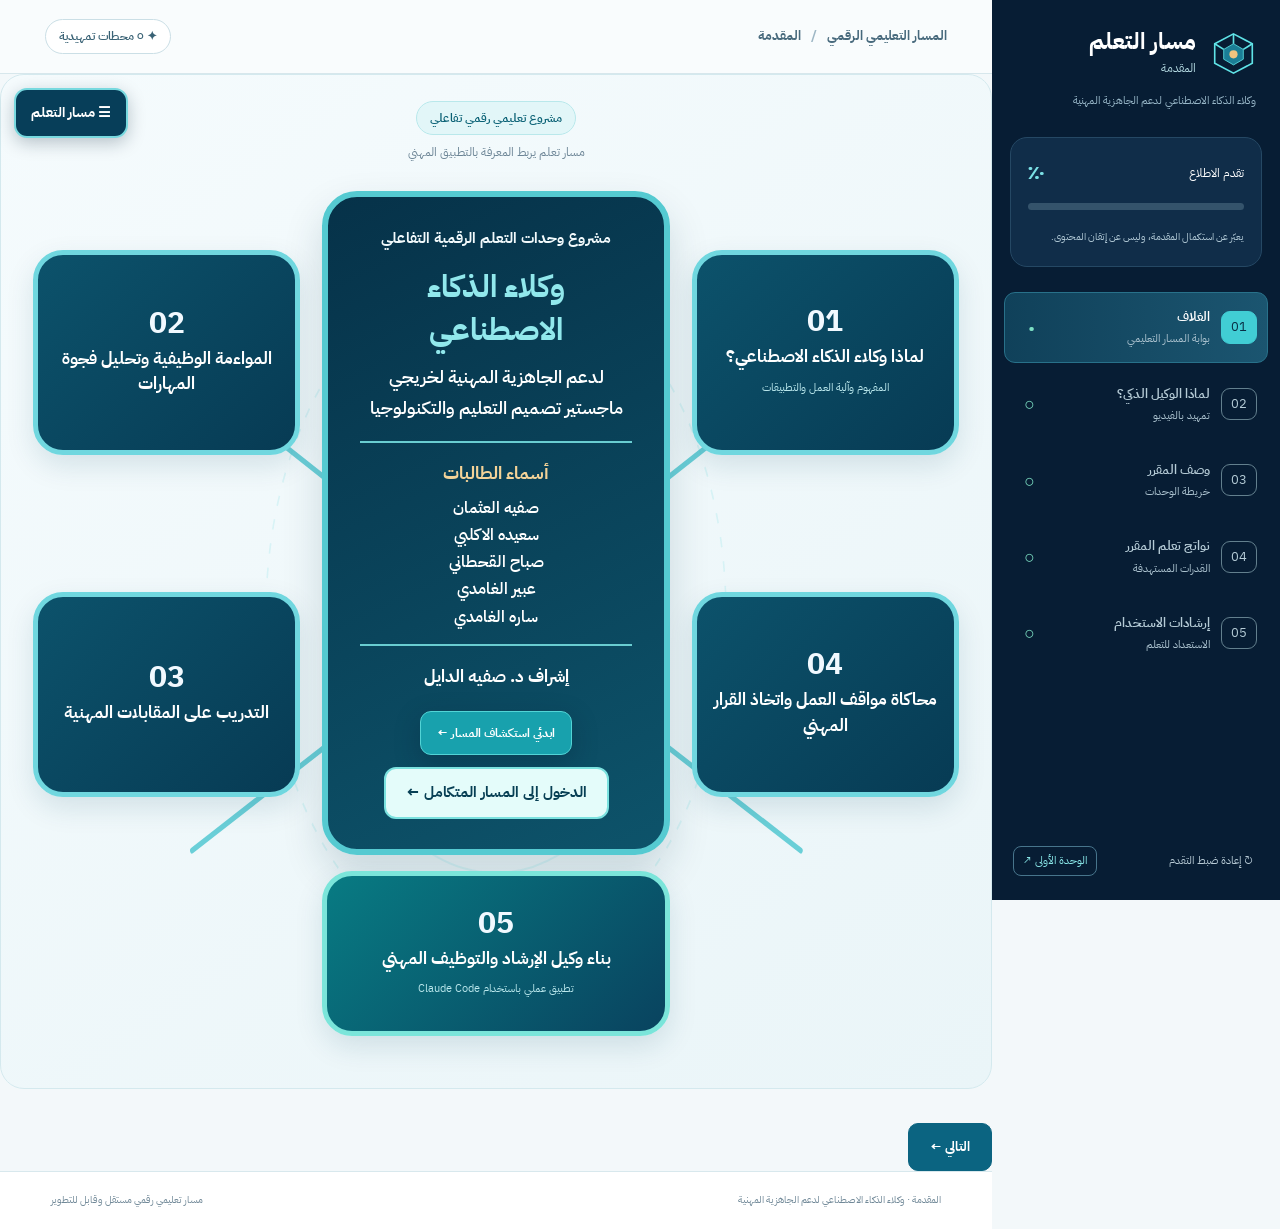
==== commit 5ba636a5: "Add next button below introduction cover" ====
--- a/index.html
+++ b/index.html
@@ -39,7 +39,7 @@
     <a class="project-unit project-unit-3" href="course/?unit=3" aria-label="الانتقال إلى الوحدة الثالثة"><span class="project-unit-number">03</span><strong>التدريب على المقابلات المهنية</strong></a>
     <a class="project-unit project-unit-4" href="course/?unit=4" aria-label="الانتقال إلى الوحدة الرابعة"><span class="project-unit-number">04</span><strong>محاكاة مواقف العمل واتخاذ القرار المهني</strong></a><a class="project-unit project-unit-5" href="course/?unit=5" aria-label="الانتقال إلى الوحدة الخامسة"><span class="project-unit-number">05</span><strong>بناء وكيل الإرشاد والتوظيف المهني</strong><small>تطبيق عملي باستخدام Claude Code</small></a>
   </div>
-</div></section>
+</div><div class="below-nav"><button class="primary" type="button" id="coverNext">التالي ←</button></div></section>
 
 <section class="screen" id="intro" aria-labelledby="introTitle"><div class="video-hero"><div class="video-copy"><div class="overline"><span class="glow-dot"></span> البداية · التهيئة</div><div class="large-number">INTRO / 01</div><h1 id="introTitle">لماذا <span>الوكيل الذكي؟</span></h1><div class="video-actions"><span class="chip">فيديو تمهيدي</span><span class="chip">قبل بدء الوحدات الخمس</span></div><div class="hero-art"><div class="intro-inspiration"><span class="intro-inspiration-mark" aria-hidden="true">✦</span><p>ابدأ رحلتك نحو استخدام أكثر وعيًا وفاعلية للذكاء الاصطناعي في مسارك المهني</p></div></div></div><div class="video-side"><div class="video-topline"><span>المشهد التمهيدي</span><b>01 / 04</b></div><div class="video-frame" id="videoFrame"><video id="introVideo" controls playsinline preload="metadata" poster="assets/hero-search.jpg" aria-label="فيديو التمهيد: لماذا الوكيل الذكي؟" hidden><source src="assets/why-agent.mp4" type="video/mp4">المتصفح لا يدعم تشغيل الفيديو.</video><div class="placeholder" id="videoPlaceholder" role="status"><div class="play-icon" aria-hidden="true">▶</div><strong>مكان الفيديو التمهيدي</strong><p>لم يُرفق بعد ملف «لماذا الوكيل الذكي؟» النهائي.</p><small>أضيفي ملف الفيديو باسم <b dir="ltr">why-agent.mp4</b> داخل مجلد <b dir="ltr">assets</b>، وسيظهر في المشغّل تلقائيًا.</small></div></div></div></div><div class="intro-bottom"><span class="tiny-ribbon">الخطوة التالية</span><p>تعرّفي على المسار ومكوناته قبل الدخول في الوحدات.</p><button class="primary" type="button" data-next="description">التالي: وصف المقرر <span>←</span></button></div></section>
 <section class="screen content" id="description" aria-labelledby="descriptionTitle" hidden><div class="section-head"><span class="section-num">02 / وصف المقرر</span><h1 id="descriptionTitle">رحلة تعلّم تُحوّل المعرفة إلى <span>ممارسة مهنية</span></h1><p class="leading">مسار تعلم رقمي تفاعلي يعرّف المتعلمين بوكلاء الذكاء الاصطناعي وخصائصهم وتطبيقاتهم في دعم الجاهزية المهنية، ويتيح لهم توظيف الوكلاء الذكيين في تحليل المواءمة بين المهارات ومتطلبات الوظائف، والتدريب على المقابلات المهنية، ومحاكاة مواقف العمل واتخاذ القرارات. ويعتمد المسار على أنشطة تعليمية تفاعلية وتطبيقات عملية تعزز الاستخدام الواعي والمسؤول للذكاء الاصطناعي.</p></div><div class="map-area"><div class="map-heading"><div><span class="eyebrow">خريطة المسار</span><h2>خمس وحدات، من الفهم إلى بناء الوكيل</h2></div><span class="map-hint">اختاري محطة لاستكشافها</span></div><div class="journey" id="journey"><button type="button" class="station active" data-station="0" aria-pressed="true"><span class="station-top"><span class="station-icon">✧</span><b>01</b></span><strong>المفهوم وآلية العمل</strong><small>فهم الوكيل وقدراته</small></button><button type="button" class="station" data-station="1" aria-pressed="false"><span class="station-top"><span class="station-icon">◈</span><b>02</b></span><strong>المواءمة الوظيفية</strong><small>تحليل فجوة المهارات</small></button><button type="button" class="station" data-station="2" aria-pressed="false"><span class="station-top"><span class="station-icon">◎</span><b>03</b></span><strong>التدريب على المقابلات</strong><small>الاستعداد المهني</small></button><button type="button" class="station" data-station="3" aria-pressed="false"><span class="station-top"><span class="station-icon">⌘</span><b>04</b></span><strong>محاكاة مواقف العمل</strong><small>اتخاذ القرار</small></button><button type="button" class="station" data-station="4" aria-pressed="false"><span class="station-top"><span class="station-icon">⚙</span><b>05</b></span><strong>بناء وكيل ذكي</strong><small>تطبيق باستخدام Claude Code</small></button></div><article class="station-detail" id="stationDetail" aria-live="polite"><div class="detail-id" id="stationId">RLO 01</div><div><span class="eyebrow">الوحدة المختارة</span><h3 id="stationTitle">وكلاء الذكاء الاصطناعي: المفهوم وآلية العمل والتطبيقات</h3><p id="stationText">تستكشف المتعلمة مفهوم الوكيل الذكي وخصائصه، وتتابع كيفية تنفيذ المهام وتطبيقاته المهنية.</p></div><div class="detail-ornament" aria-hidden="true">✦</div></article></div><div class="below-nav"><button class="secondary" data-prev="intro">→ السابق</button><button class="primary" data-next="outcomes">التالي: نواتج تعلم المقرر ←</button></div></section>
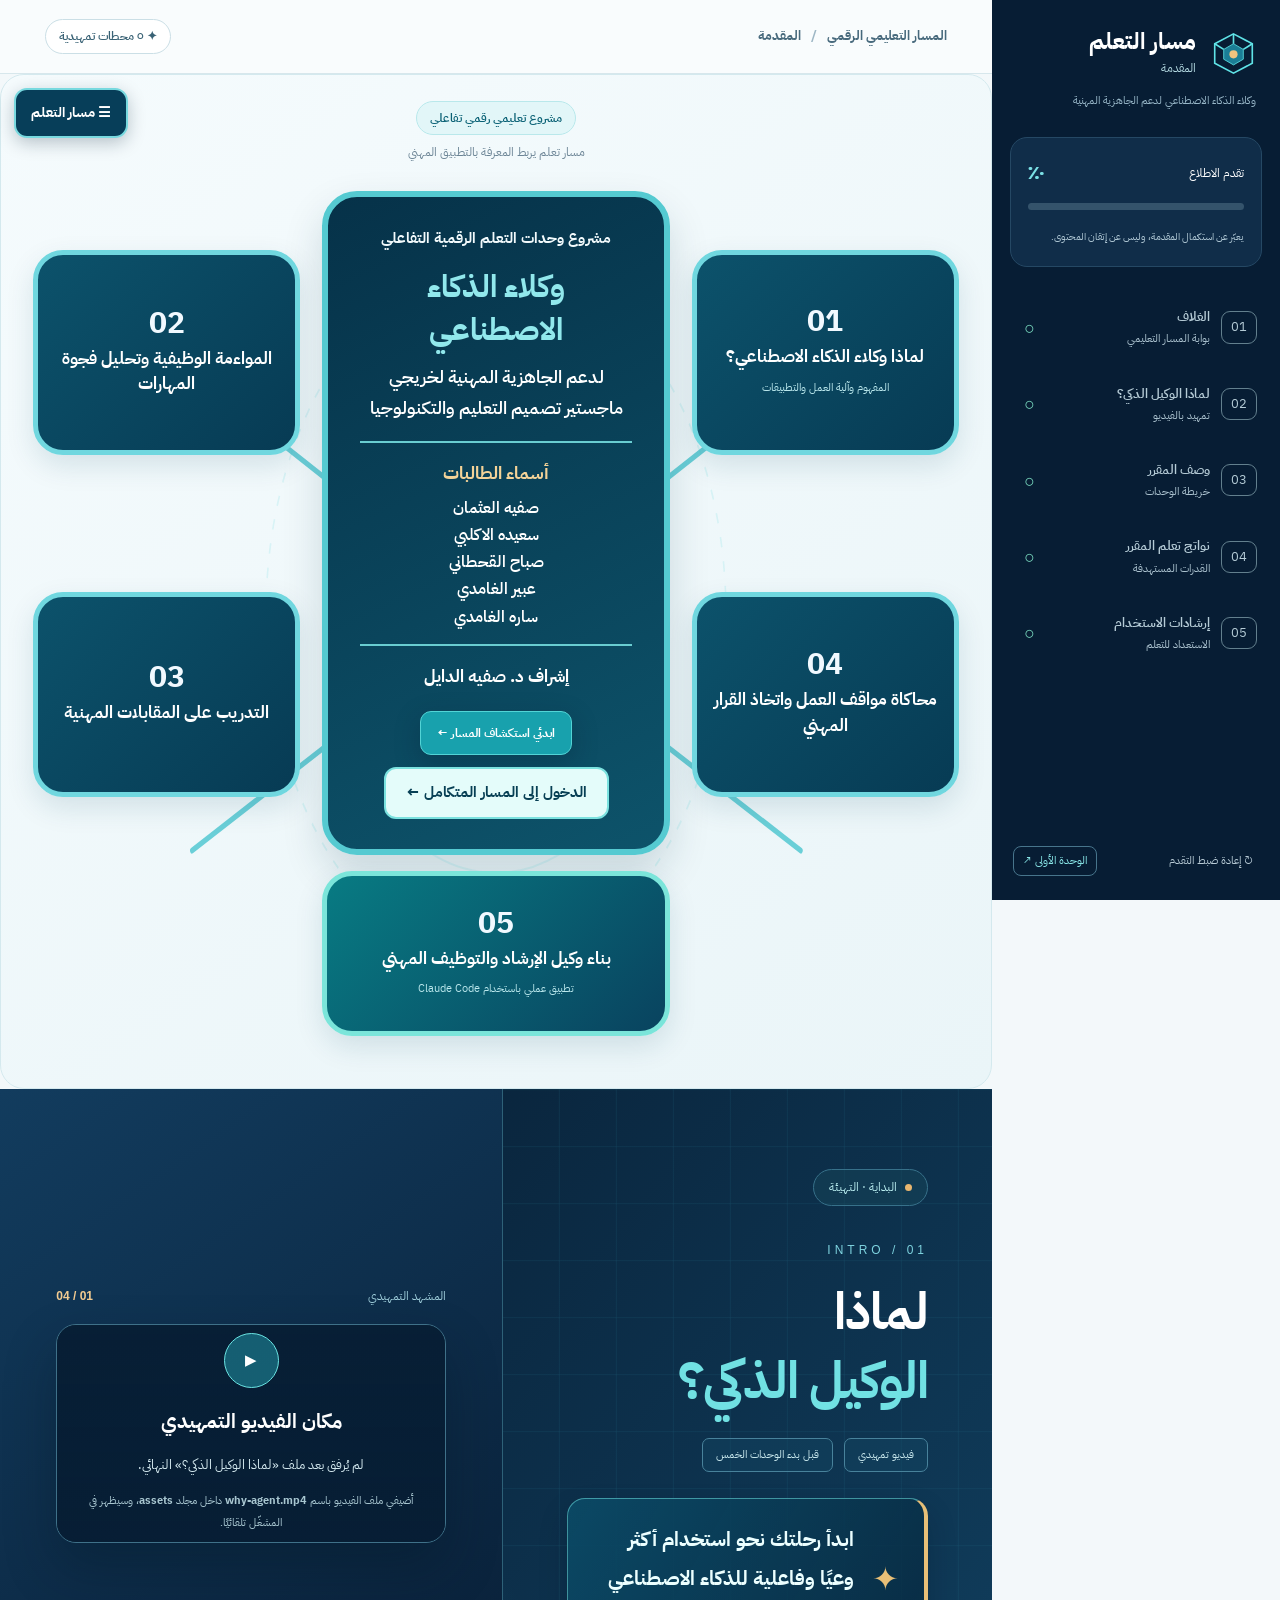
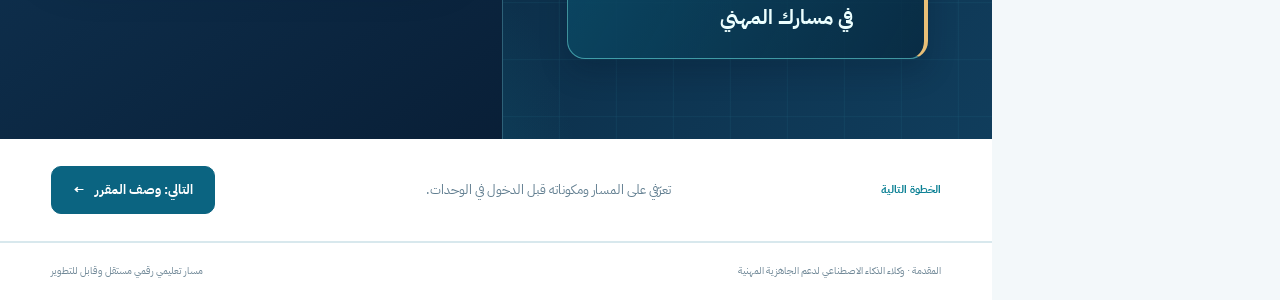
==== commit d6c0956e: "Remove redundant next button beneath introduction cover" ====
--- a/index.html
+++ b/index.html
@@ -1,5 +1,5 @@
 <!doctype html>
-<html lang="ar" dir="rtl"><head><meta charset="utf-8"><meta name="viewport" content="width=device-width,initial-scale=1"><meta name="theme-color" content="#071d34"><meta name="description" content="المقدمة لمسار وكلاء الذكاء الاصطناعي لدعم الجاهزية المهنية"><title>المقدمة | وكلاء الذكاء الاصطناعي لدعم الجاهزية المهنية</title><link rel="stylesheet" href="styles.css?v=intro-inspiration-20261121"><script src="app.js" defer></script>
+<html lang="ar" dir="rtl"><head><meta charset="utf-8"><meta name="viewport" content="width=device-width,initial-scale=1"><meta name="theme-color" content="#071d34"><meta name="description" content="المقدمة لمسار وكلاء الذكاء الاصطناعي لدعم الجاهزية المهنية"><title>المقدمة | وكلاء الذكاء الاصطناعي لدعم الجاهزية المهنية</title><link rel="stylesheet" href="styles.css?v=intro-inspiration-20261121"><script src="app.js?v=cover-next-20261125" defer></script>
 <style id="project-cover-critical">
 /* Updated project cover: central credits with four interactive surrounding units */
 .project-cover{border-radius:24px;padding:26px clamp(12px,3vw,32px) 34px;background:linear-gradient(145deg,#f5fbfd,#eaf5f8);border:1px solid #d4e9ee;overflow:hidden}
@@ -39,7 +39,7 @@
     <a class="project-unit project-unit-3" href="course/?unit=3" aria-label="الانتقال إلى الوحدة الثالثة"><span class="project-unit-number">03</span><strong>التدريب على المقابلات المهنية</strong></a>
     <a class="project-unit project-unit-4" href="course/?unit=4" aria-label="الانتقال إلى الوحدة الرابعة"><span class="project-unit-number">04</span><strong>محاكاة مواقف العمل واتخاذ القرار المهني</strong></a><a class="project-unit project-unit-5" href="course/?unit=5" aria-label="الانتقال إلى الوحدة الخامسة"><span class="project-unit-number">05</span><strong>بناء وكيل الإرشاد والتوظيف المهني</strong><small>تطبيق عملي باستخدام Claude Code</small></a>
   </div>
-</div><div class="below-nav"><button class="primary" type="button" id="coverNext">التالي ←</button></div></section>
+</div></section>
 
 <section class="screen" id="intro" aria-labelledby="introTitle"><div class="video-hero"><div class="video-copy"><div class="overline"><span class="glow-dot"></span> البداية · التهيئة</div><div class="large-number">INTRO / 01</div><h1 id="introTitle">لماذا <span>الوكيل الذكي؟</span></h1><div class="video-actions"><span class="chip">فيديو تمهيدي</span><span class="chip">قبل بدء الوحدات الخمس</span></div><div class="hero-art"><div class="intro-inspiration"><span class="intro-inspiration-mark" aria-hidden="true">✦</span><p>ابدأ رحلتك نحو استخدام أكثر وعيًا وفاعلية للذكاء الاصطناعي في مسارك المهني</p></div></div></div><div class="video-side"><div class="video-topline"><span>المشهد التمهيدي</span><b>01 / 04</b></div><div class="video-frame" id="videoFrame"><video id="introVideo" controls playsinline preload="metadata" poster="assets/hero-search.jpg" aria-label="فيديو التمهيد: لماذا الوكيل الذكي؟" hidden><source src="assets/why-agent.mp4" type="video/mp4">المتصفح لا يدعم تشغيل الفيديو.</video><div class="placeholder" id="videoPlaceholder" role="status"><div class="play-icon" aria-hidden="true">▶</div><strong>مكان الفيديو التمهيدي</strong><p>لم يُرفق بعد ملف «لماذا الوكيل الذكي؟» النهائي.</p><small>أضيفي ملف الفيديو باسم <b dir="ltr">why-agent.mp4</b> داخل مجلد <b dir="ltr">assets</b>، وسيظهر في المشغّل تلقائيًا.</small></div></div></div></div><div class="intro-bottom"><span class="tiny-ribbon">الخطوة التالية</span><p>تعرّفي على المسار ومكوناته قبل الدخول في الوحدات.</p><button class="primary" type="button" data-next="description">التالي: وصف المقرر <span>←</span></button></div></section>
 <section class="screen content" id="description" aria-labelledby="descriptionTitle" hidden><div class="section-head"><span class="section-num">02 / وصف المقرر</span><h1 id="descriptionTitle">رحلة تعلّم تُحوّل المعرفة إلى <span>ممارسة مهنية</span></h1><p class="leading">مسار تعلم رقمي تفاعلي يعرّف المتعلمين بوكلاء الذكاء الاصطناعي وخصائصهم وتطبيقاتهم في دعم الجاهزية المهنية، ويتيح لهم توظيف الوكلاء الذكيين في تحليل المواءمة بين المهارات ومتطلبات الوظائف، والتدريب على المقابلات المهنية، ومحاكاة مواقف العمل واتخاذ القرارات. ويعتمد المسار على أنشطة تعليمية تفاعلية وتطبيقات عملية تعزز الاستخدام الواعي والمسؤول للذكاء الاصطناعي.</p></div><div class="map-area"><div class="map-heading"><div><span class="eyebrow">خريطة المسار</span><h2>خمس وحدات، من الفهم إلى بناء الوكيل</h2></div><span class="map-hint">اختاري محطة لاستكشافها</span></div><div class="journey" id="journey"><button type="button" class="station active" data-station="0" aria-pressed="true"><span class="station-top"><span class="station-icon">✧</span><b>01</b></span><strong>المفهوم وآلية العمل</strong><small>فهم الوكيل وقدراته</small></button><button type="button" class="station" data-station="1" aria-pressed="false"><span class="station-top"><span class="station-icon">◈</span><b>02</b></span><strong>المواءمة الوظيفية</strong><small>تحليل فجوة المهارات</small></button><button type="button" class="station" data-station="2" aria-pressed="false"><span class="station-top"><span class="station-icon">◎</span><b>03</b></span><strong>التدريب على المقابلات</strong><small>الاستعداد المهني</small></button><button type="button" class="station" data-station="3" aria-pressed="false"><span class="station-top"><span class="station-icon">⌘</span><b>04</b></span><strong>محاكاة مواقف العمل</strong><small>اتخاذ القرار</small></button><button type="button" class="station" data-station="4" aria-pressed="false"><span class="station-top"><span class="station-icon">⚙</span><b>05</b></span><strong>بناء وكيل ذكي</strong><small>تطبيق باستخدام Claude Code</small></button></div><article class="station-detail" id="stationDetail" aria-live="polite"><div class="detail-id" id="stationId">RLO 01</div><div><span class="eyebrow">الوحدة المختارة</span><h3 id="stationTitle">وكلاء الذكاء الاصطناعي: المفهوم وآلية العمل والتطبيقات</h3><p id="stationText">تستكشف المتعلمة مفهوم الوكيل الذكي وخصائصه، وتتابع كيفية تنفيذ المهام وتطبيقاته المهنية.</p></div><div class="detail-ornament" aria-hidden="true">✦</div></article></div><div class="below-nav"><button class="secondary" data-prev="intro">→ السابق</button><button class="primary" data-next="outcomes">التالي: نواتج تعلم المقرر ←</button></div></section>
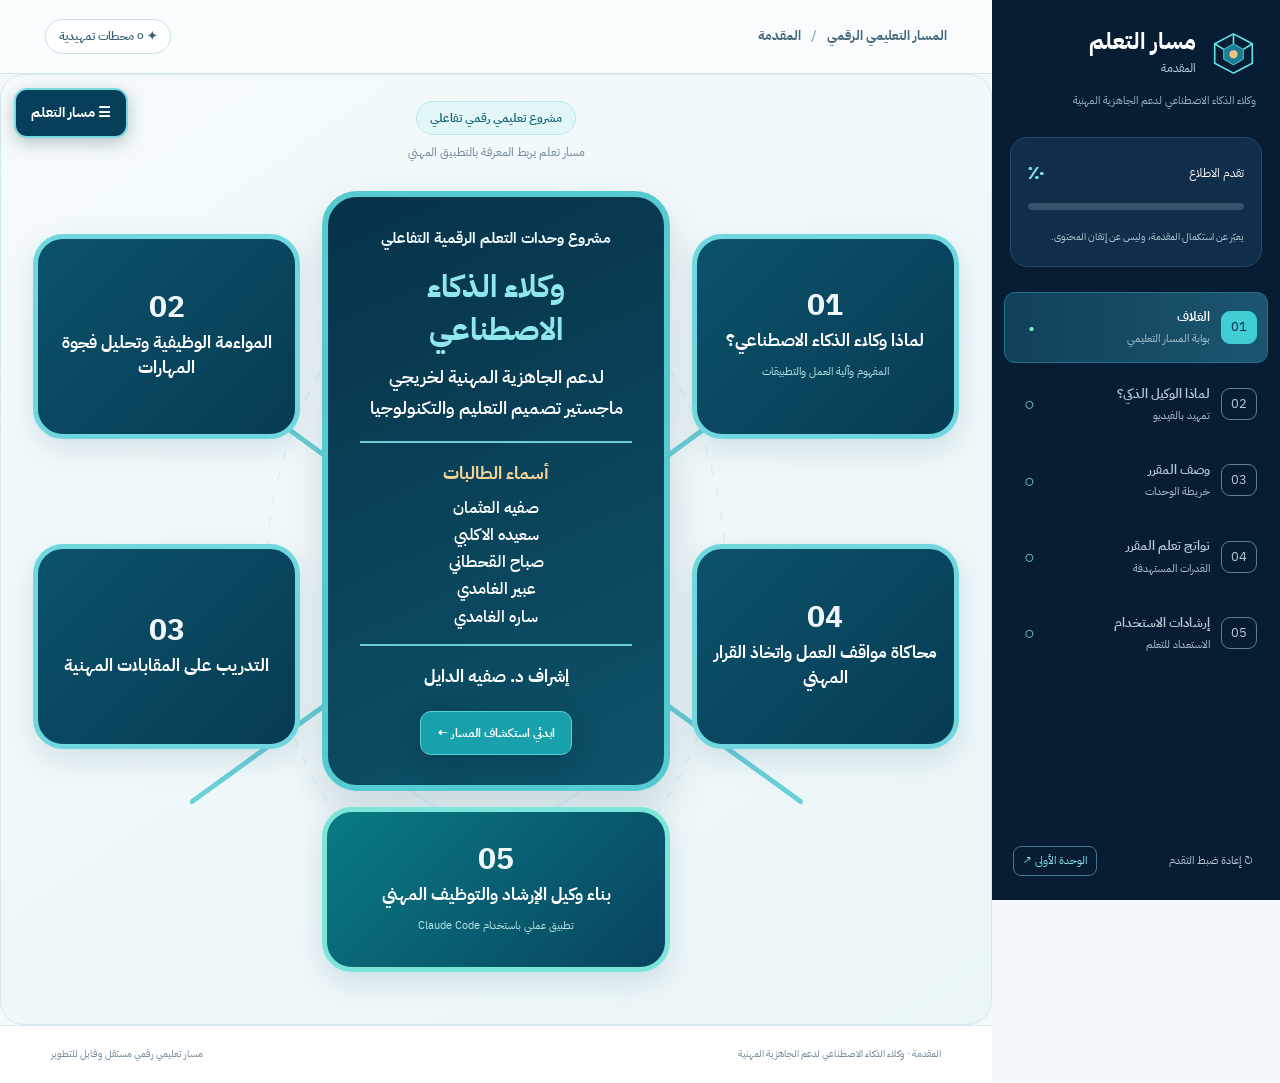
==== commit 656d38ab: "Remove only the integrated course entry button from the introduction cover" ====
--- a/index.html
+++ b/index.html
@@ -32,7 +32,7 @@
       <h1 id="coverTitle">وكلاء الذكاء الاصطناعي <span>لدعم الجاهزية المهنية لخريجي ماجستير تصميم التعليم والتكنولوجيا</span></h1>
       <div class="project-team"><h2>أسماء الطالبات</h2><ul><li>صفيه العثمان</li><li>سعيده الاكلبي</li><li>صباح القحطاني</li><li>عبير الغامدي</li><li>ساره الغامدي</li></ul></div>
       <p class="project-supervisor">إشراف د. صفيه الدايل</p>
-      <button class="cover-start" type="button" id="coverStart">ابدئي استكشاف المسار ←</button><a href="course/?unit=1" style="display:inline-block;margin-top:12px;padding:10px 20px;border-radius:12px;border:2px solid #7be2df;background:#e4fcfa;color:#073f54;font-weight:700;text-decoration:none">الدخول إلى المسار المتكامل ←</a>
+      <button class="cover-start" type="button" id="coverStart">ابدئي استكشاف المسار ←</button>
     </div>
     <a class="project-unit project-unit-1" href="course/?unit=1" aria-label="الانتقال إلى الوحدة الأولى"><span class="project-unit-number">01</span><strong>لماذا وكلاء الذكاء الاصطناعي؟</strong><small>المفهوم وآلية العمل والتطبيقات</small></a>
     <a class="project-unit project-unit-2" href="course/?unit=2" aria-label="الانتقال إلى الوحدة الثانية"><span class="project-unit-number">02</span><strong>المواءمة الوظيفية وتحليل فجوة المهارات</strong></a>
